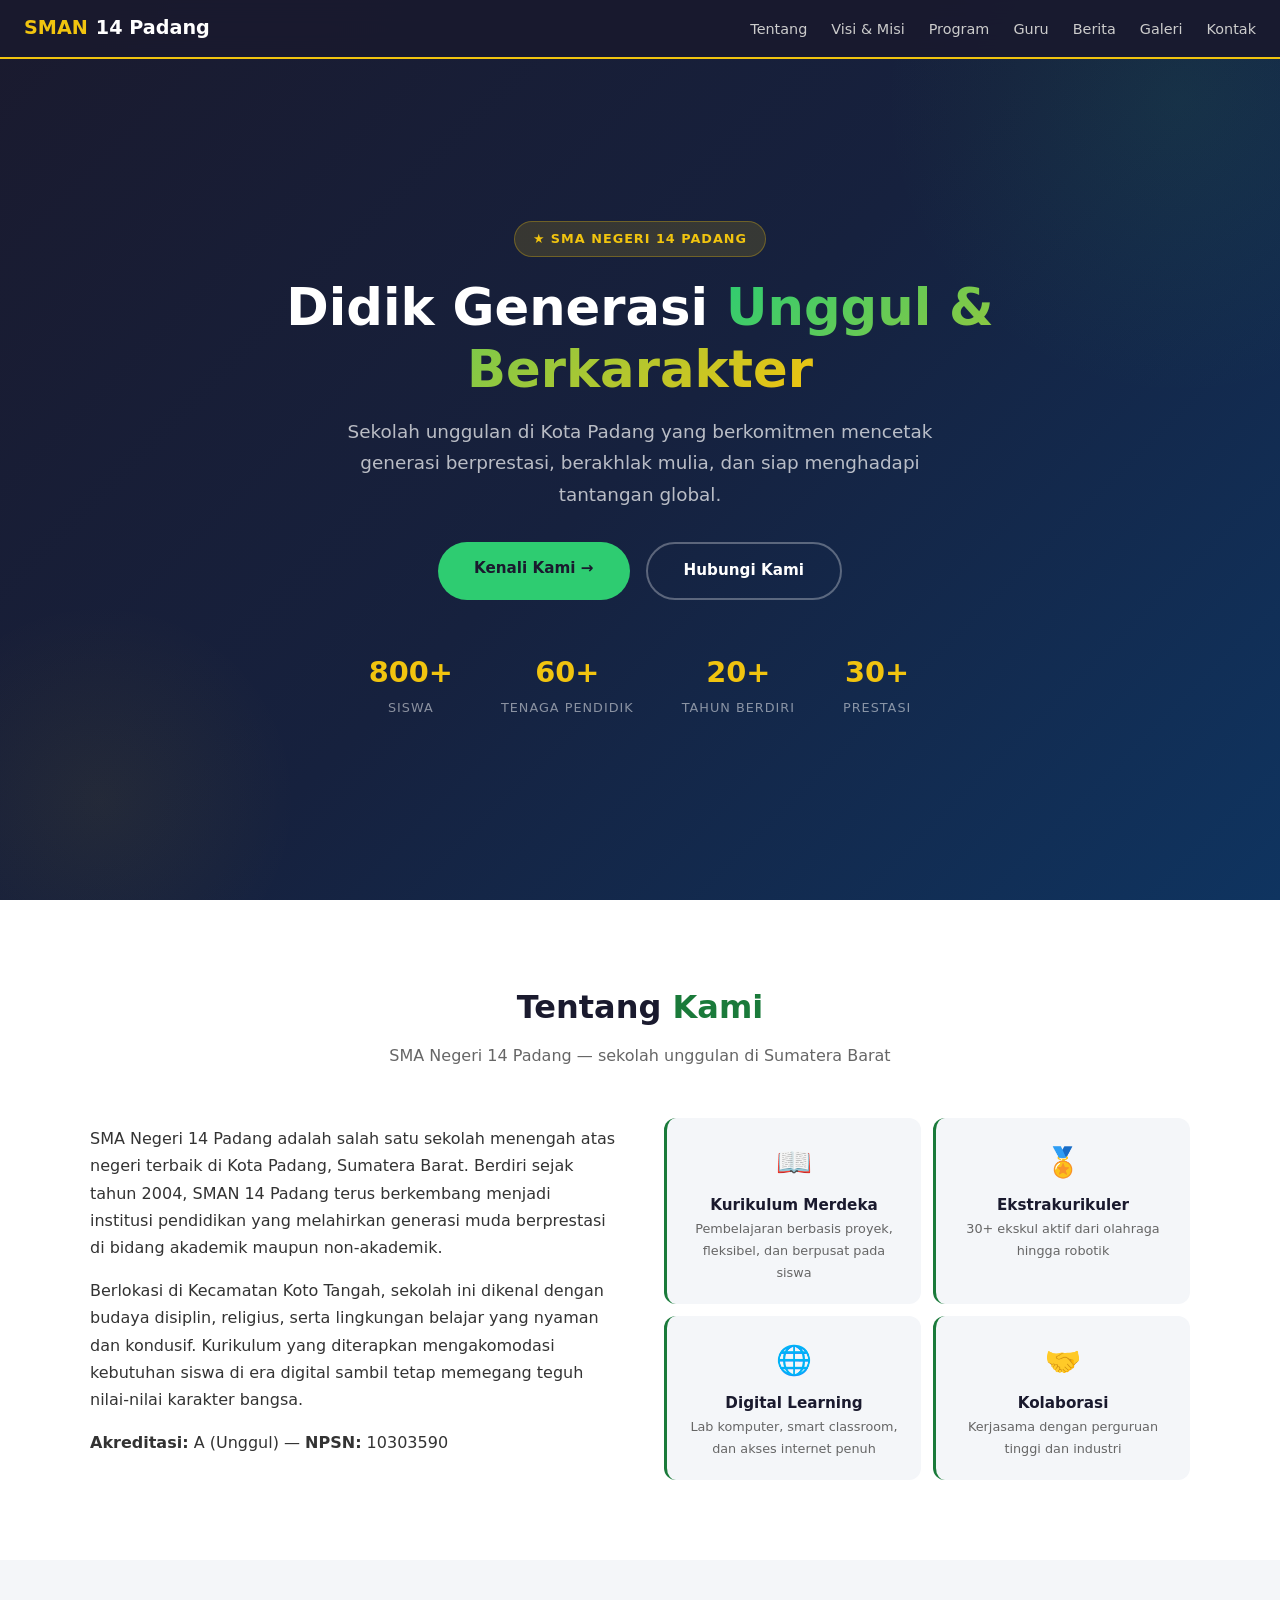
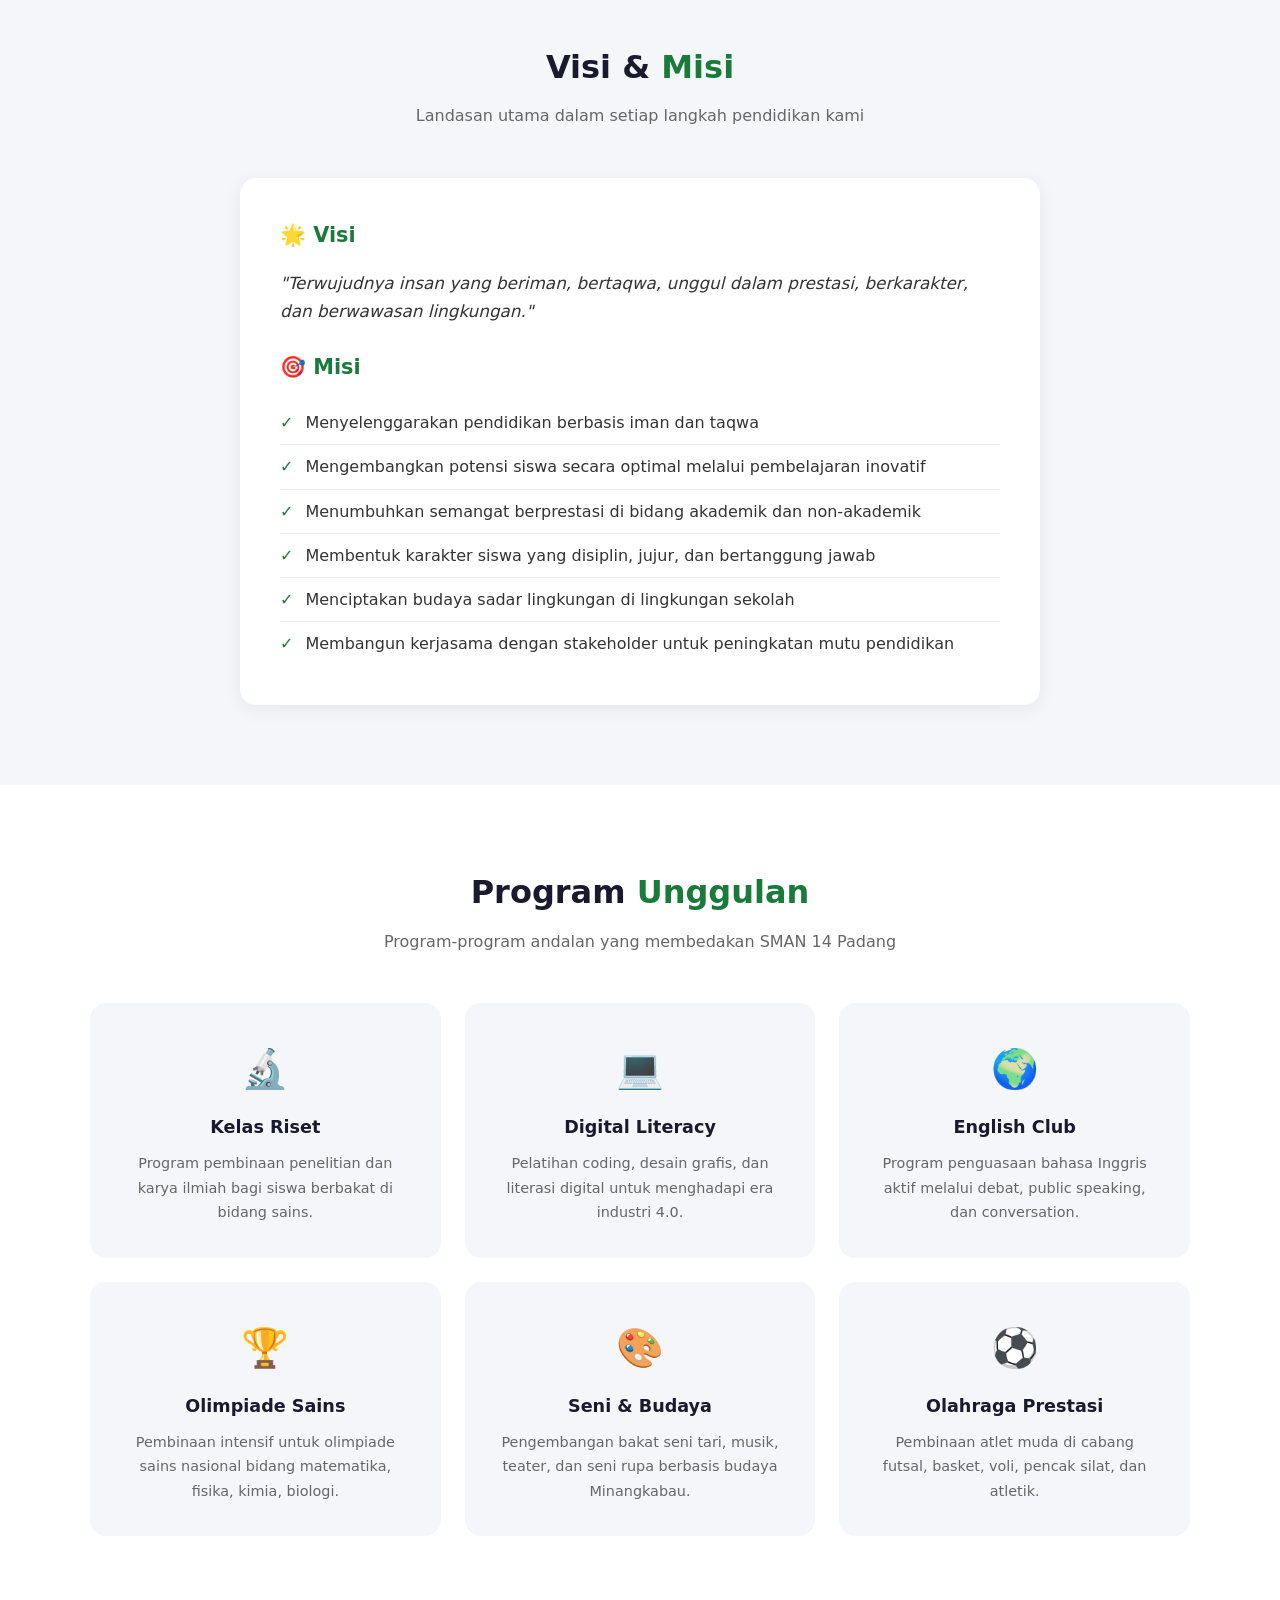
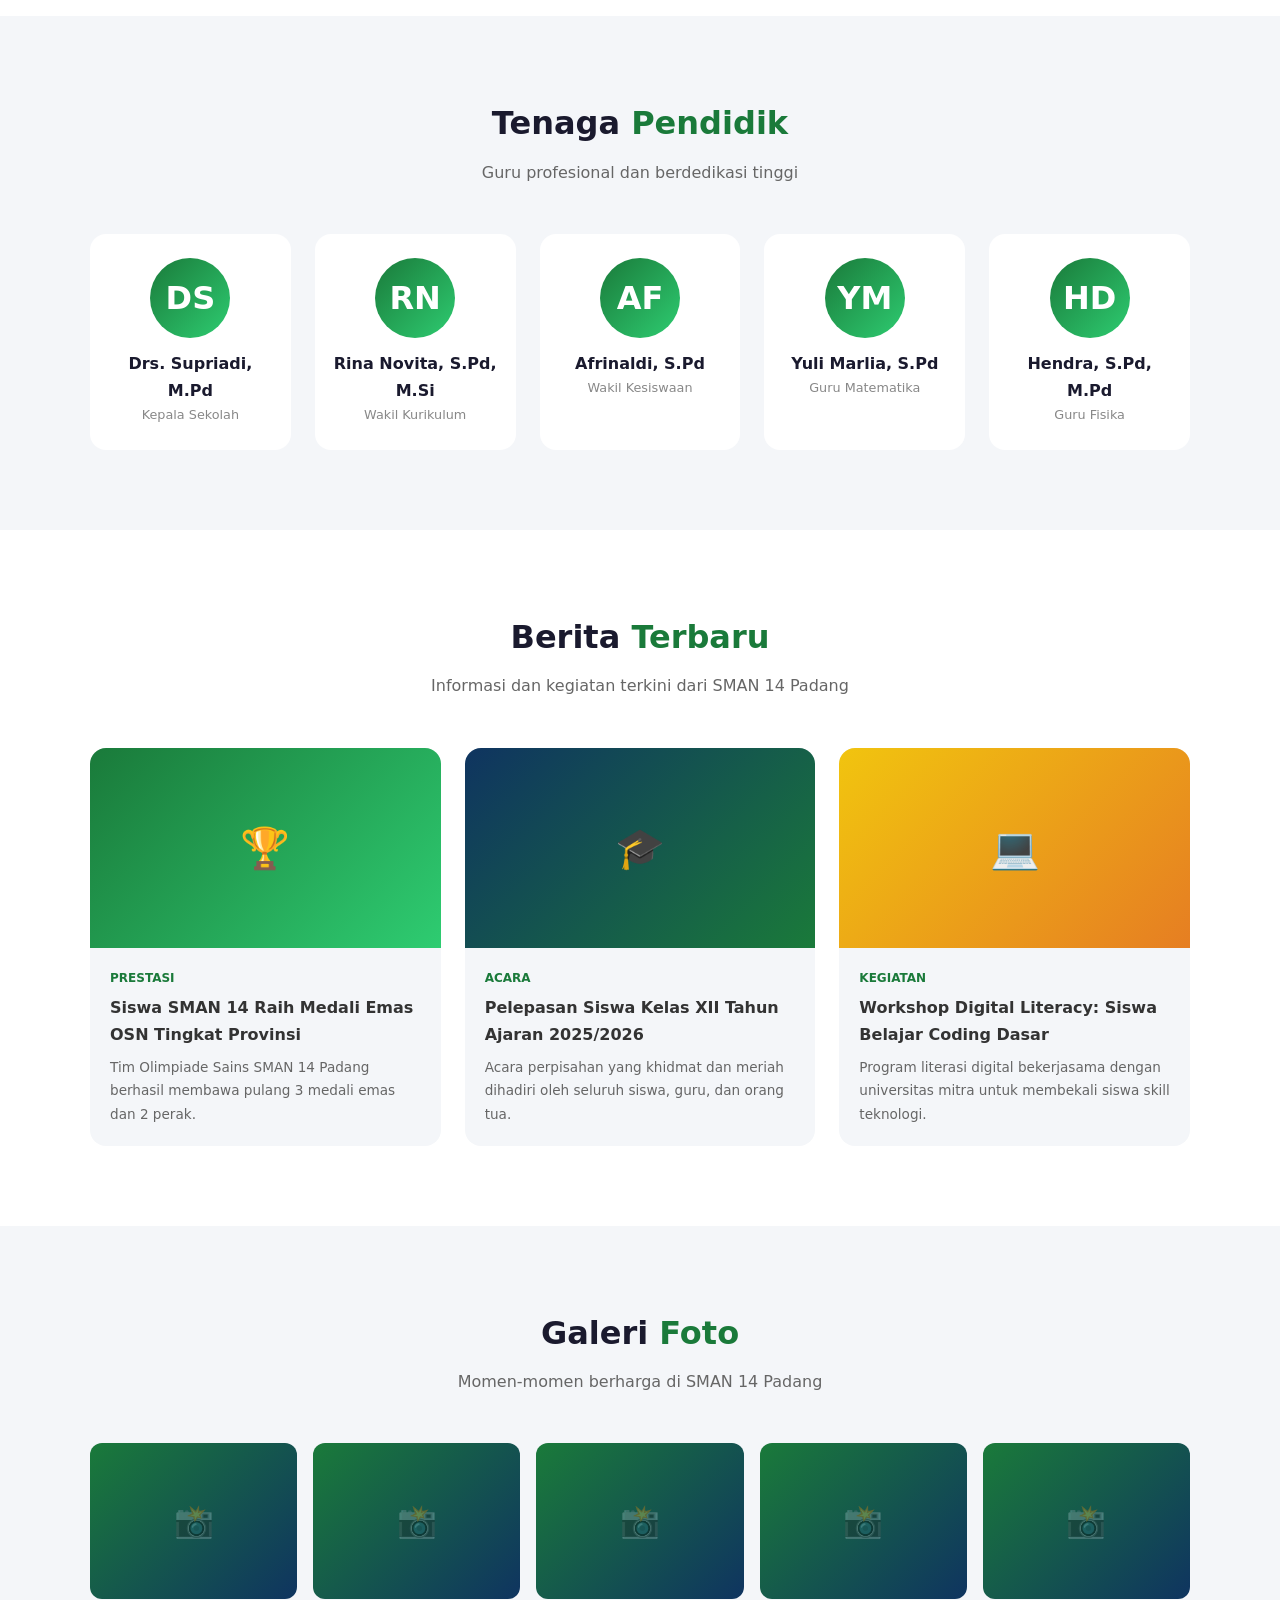
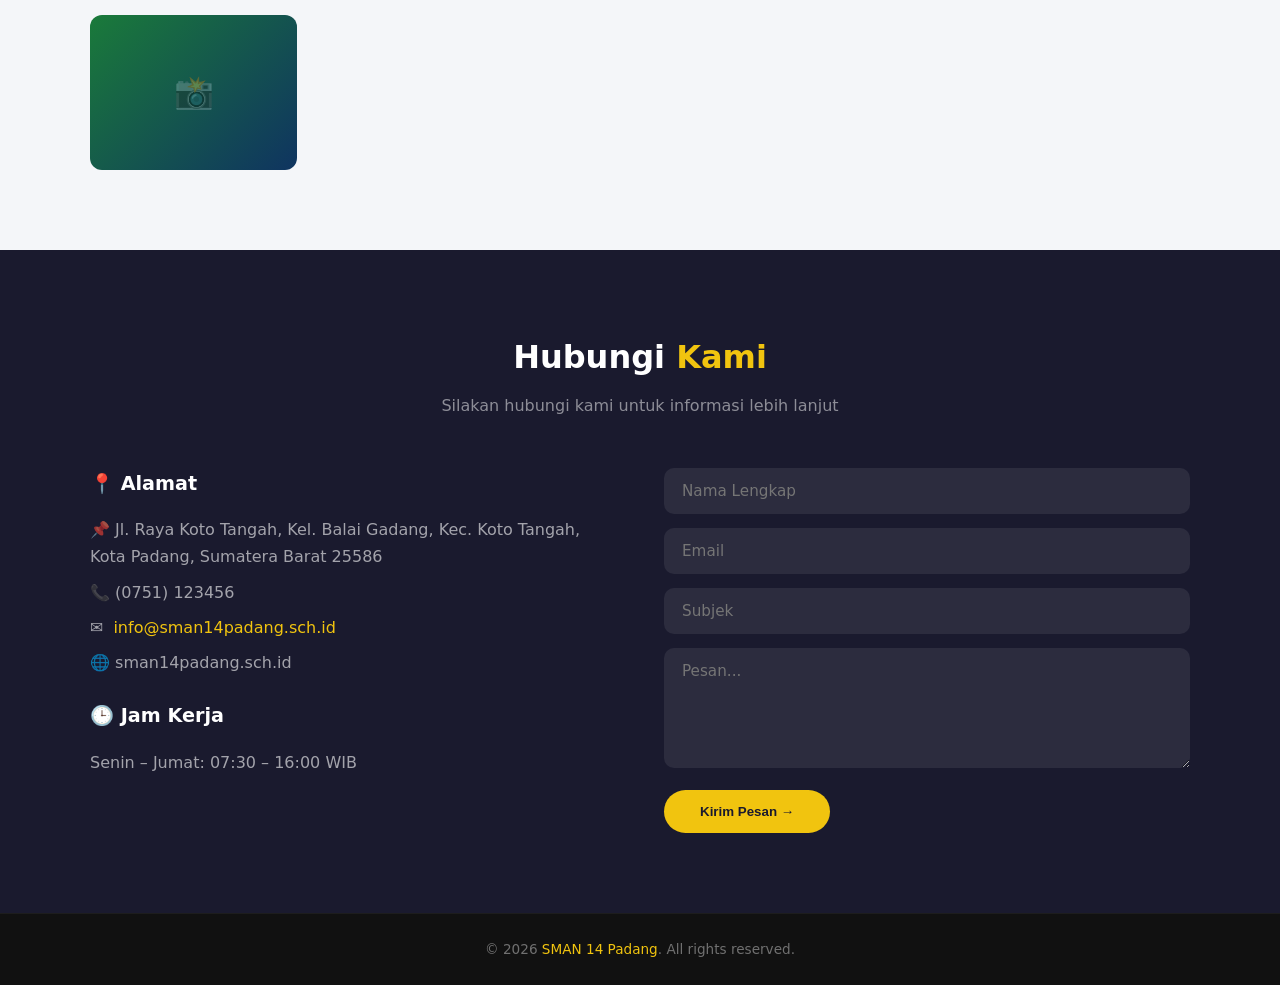
==== index.html @ cfd90c23 "feat: landing page SMAN 14 Padang" ====
<!DOCTYPE html>
<html lang="id">
<head>
    <meta charset="UTF-8">
    <meta name="viewport" content="width=device-width, initial-scale=1.0">
    <title>SMAN 14 Padang | Unggul, Berkarakter, Berwawasan Global</title>
    <meta name="description" content="Website resmi SMA Negeri 14 Padang — sekolah unggulan dengan visi mewujudkan generasi berprestasi, berkarakter, dan berwawasan global.">
    <link rel="icon" type="image/svg+xml" href="data:image/svg+xml,<svg xmlns='http://www.w3.org/2000/svg' viewBox='0 0 100 100'><text y='.9em' font-size='90'>🏫</text></svg>">
    <style>
        * { margin: 0; padding: 0; box-sizing: border-box; }
        :root {
            --green: #1a7a3a;
            --green-light: #2ecc71;
            --gold: #f1c40f;
            --dark: #1a1a2e;
            --gray: #f4f6f9;
            --text: #333;
            --white: #fff;
        }
        html { scroll-behavior: smooth; }
        body { font-family: 'Segoe UI', system-ui, -apple-system, sans-serif; color: var(--text); line-height: 1.7; overflow-x: hidden; }

        /* NAV */
        nav {
            position: fixed; top: 0; width: 100%; z-index: 1000;
            background: rgba(26,26,46,.92); backdrop-filter: blur(12px);
            padding: 12px 24px; display: flex; justify-content: space-between; align-items: center;
            border-bottom: 2px solid var(--gold);
        }
        nav .logo { color: var(--white); font-weight: 700; font-size: 1.2rem; display: flex; align-items: center; gap: 8px; }
        nav .logo span { color: var(--gold); }
        nav ul { list-style: none; display: flex; gap: 24px; }
        nav a { color: #ccc; text-decoration: none; font-size: .9rem; font-weight: 500; transition: color .2s; }
        nav a:hover { color: var(--gold); }
        .menu-toggle { display: none; flex-direction: column; cursor: pointer; gap: 5px; }
        .menu-toggle span { width: 26px; height: 2px; background: var(--white); border-radius: 2px; transition: .3s; }
        @media (max-width: 768px) {
            nav ul { display: none; position: absolute; top: 100%; left: 0; width: 100%; background: rgba(26,26,46,.98); flex-direction: column; padding: 16px 24px; gap: 16px; }
            nav ul.open { display: flex; }
            .menu-toggle { display: flex; }
        }

        /* HERO */
        .hero {
            min-height: 100vh; display: flex; align-items: center; justify-content: center;
            background: linear-gradient(135deg, #1a1a2e 0%, #16213e 50%, #0f3460 100%);
            position: relative; overflow: hidden; padding: 80px 24px 40px;
        }
        .hero::before {
            content: ''; position: absolute; width: 600px; height: 600px;
            background: radial-gradient(circle, rgba(46,204,113,.08) 0%, transparent 70%);
            top: -200px; right: -200px; border-radius: 50%;
        }
        .hero::after {
            content: ''; position: absolute; width: 400px; height: 400px;
            background: radial-gradient(circle, rgba(241,196,15,.06) 0%, transparent 70%);
            bottom: -100px; left: -100px; border-radius: 50%;
        }
        .hero-content { text-align: center; position: relative; z-index: 1; max-width: 780px; }
        .hero-badge {
            display: inline-block; background: rgba(241,196,15,.15); border: 1px solid rgba(241,196,15,.3);
            color: var(--gold); padding: 6px 18px; border-radius: 20px; font-size: .8rem; font-weight: 600;
            margin-bottom: 20px; letter-spacing: 1px;
        }
        .hero h1 { font-size: 3.2rem; font-weight: 800; color: var(--white); margin-bottom: 16px; line-height: 1.2; }
        .hero h1 span { background: linear-gradient(135deg, var(--green-light), var(--gold)); -webkit-background-clip: text; -webkit-text-fill-color: transparent; }
        .hero p { font-size: 1.15rem; color: rgba(255,255,255,.7); max-width: 600px; margin: 0 auto 32px; }
        .hero-buttons { display: flex; gap: 16px; justify-content: center; flex-wrap: wrap; }
        .btn { padding: 14px 36px; border-radius: 30px; font-weight: 600; font-size: .95rem; text-decoration: none; transition: all .3s; display: inline-block; }
        .btn-primary { background: var(--green-light); color: var(--dark); }
        .btn-primary:hover { background: var(--gold); transform: translateY(-2px); box-shadow: 0 8px 25px rgba(46,204,113,.3); }
        .btn-outline { border: 2px solid rgba(255,255,255,.3); color: var(--white); }
        .btn-outline:hover { border-color: var(--gold); color: var(--gold); transform: translateY(-2px); }
        .hero-stats { display: flex; justify-content: center; gap: 48px; margin-top: 48px; }
        .hero-stats div { text-align: center; }
        .hero-stats .num { font-size: 1.8rem; font-weight: 800; color: var(--gold); }
        .hero-stats .label { font-size: .8rem; color: rgba(255,255,255,.5); text-transform: uppercase; letter-spacing: 1px; }
        @media (max-width: 600px) {
            .hero h1 { font-size: 2.2rem; }
            .hero-stats { gap: 24px; flex-wrap: wrap; }
        }

        /* SECTIONS */
        section { padding: 80px 24px; }
        .container { max-width: 1100px; margin: 0 auto; }
        .section-title { font-size: 2rem; font-weight: 700; color: var(--dark); margin-bottom: 8px; text-align: center; }
        .section-sub { text-align: center; color: #666; margin-bottom: 48px; font-size: 1rem; }
        .section-title span { color: var(--green); }

        /* ABOUT */
        #about { background: var(--white); }
        .about-grid { display: grid; grid-template-columns: 1fr 1fr; gap: 48px; align-items: center; }
        .about-text p { margin-bottom: 16px; }
        .about-cards { display: grid; grid-template-columns: 1fr 1fr; gap: 12px; }
        .about-card {
            background: var(--gray); padding: 20px; border-radius: 12px; text-align: center;
            border-left: 3px solid var(--green); transition: transform .2s;
        }
        .about-card:hover { transform: translateY(-3px); }
        .about-card .icon { font-size: 1.8rem; margin-bottom: 6px; }
        .about-card h4 { font-size: .95rem; color: var(--dark); }
        .about-card p { font-size: .8rem; color: #666; }
        @media (max-width: 768px) {
            .about-grid { grid-template-columns: 1fr; }
            .about-cards { grid-template-columns: 1fr; }
        }

        /* VISI MISI */
        #visi { background: var(--gray); }
        .visi-box {
            background: var(--white); padding: 40px; border-radius: 16px; max-width: 800px; margin: 0 auto;
            box-shadow: 0 4px 20px rgba(0,0,0,.06);
        }
        .visi-box h3 { color: var(--green); font-size: 1.3rem; margin-bottom: 16px; display: flex; align-items: center; gap: 10px; }
        .visi-box p { margin-bottom: 24px; font-size: 1.05rem; }
        .visi-box ul { list-style: none; }
        .visi-box li { padding: 8px 0; border-bottom: 1px solid #eee; display: flex; gap: 12px; }
        .visi-box li:last-child { border: none; }
        .visi-box li::before { content: '✓'; color: var(--green); font-weight: 700; }

        /* PROGRAMS */
        #program { background: var(--white); }
        .program-grid { display: grid; grid-template-columns: repeat(auto-fit, minmax(280px, 1fr)); gap: 24px; }
        .program-card {
            background: var(--gray); border-radius: 16px; padding: 32px; text-align: center;
            transition: all .3s; border: 1px solid transparent;
        }
        .program-card:hover { border-color: var(--green); transform: translateY(-4px); box-shadow: 0 12px 30px rgba(0,0,0,.08); }
        .program-card .icon { font-size: 2.4rem; margin-bottom: 12px; }
        .program-card h3 { font-size: 1.1rem; margin-bottom: 8px; color: var(--dark); }
        .program-card p { font-size: .9rem; color: #666; }

        /* TEACHERS */
        #guru { background: var(--gray); }
        .teacher-grid { display: grid; grid-template-columns: repeat(auto-fit, minmax(180px, 1fr)); gap: 24px; }
        .teacher-card { text-align: center; background: var(--white); padding: 24px 16px; border-radius: 16px; transition: transform .2s; }
        .teacher-card:hover { transform: translateY(-3px); }
        .teacher-card .avatar {
            width: 80px; height: 80px; border-radius: 50%; background: linear-gradient(135deg, var(--green), var(--green-light));
            margin: 0 auto 12px; display: flex; align-items: center; justify-content: center;
            font-size: 2rem; color: var(--white); font-weight: 700;
        }
        .teacher-card h4 { font-size: 1rem; color: var(--dark); }
        .teacher-card p { font-size: .8rem; color: #888; }

        /* NEWS */
        #berita { background: var(--white); }
        .news-grid { display: grid; grid-template-columns: repeat(auto-fit, minmax(300px, 1fr)); gap: 24px; }
        .news-card { border-radius: 16px; overflow: hidden; background: var(--gray); transition: transform .2s; }
        .news-card:hover { transform: translateY(-3px); }
        .news-card img { width: 100%; height: 200px; object-fit: cover; }
        .news-body { padding: 20px; }
        .news-body .tag { font-size: .75rem; color: var(--green); font-weight: 600; text-transform: uppercase; }
        .news-body h3 { font-size: 1rem; margin: 6px 0 8px; }
        .news-body p { font-size: .85rem; color: #666; }

        /* GALLERY PLACEHOLDER */
        #galeri { background: var(--gray); }
        .gallery-grid { display: grid; grid-template-columns: repeat(auto-fit, minmax(200px, 1fr)); gap: 16px; }
        .gallery-item {
            aspect-ratio: 4/3; border-radius: 12px; overflow: hidden;
            background: linear-gradient(135deg, var(--green), #0f3460);
            display: flex; align-items: center; justify-content: center;
            color: rgba(255,255,255,.3); font-size: 2rem; transition: transform .2s;
        }
        .gallery-item:hover { transform: scale(1.02); }

        /* CONTACT */
        #contact { background: var(--dark); color: var(--white); }
        #contact .section-title { color: var(--white); }
        #contact .section-sub { color: rgba(255,255,255,.5); }
        .contact-grid { display: grid; grid-template-columns: 1fr 1fr; gap: 48px; }
        .contact-info h3 { font-size: 1.2rem; margin-bottom: 16px; }
        .contact-info p { color: rgba(255,255,255,.6); margin-bottom: 8px; display: flex; align-items: center; gap: 10px; }
        .contact-info a { color: var(--gold); text-decoration: none; }
        .contact-info a:hover { text-decoration: underline; }
        .contact-form input, .contact-form textarea {
            width: 100%; padding: 14px 18px; margin-bottom: 14px; border: none; border-radius: 10px;
            background: rgba(255,255,255,.08); color: var(--white); font-family: inherit; font-size: .95rem;
            outline: none; transition: background .2s;
        }
        .contact-form input:focus, .contact-form textarea:focus { background: rgba(255,255,255,.14); }
        .contact-form textarea { height: 120px; resize: vertical; }
        .contact-form button { background: var(--gold); color: var(--dark); border: none; padding: 14px 36px; border-radius: 30px; font-weight: 700; cursor: pointer; transition: all .3s; }
        .contact-form button:hover { background: var(--green-light); transform: translateY(-2px); }
        @media (max-width: 768px) { .contact-grid { grid-template-columns: 1fr; } }

        /* FOOTER */
        footer {
            background: #111; color: rgba(255,255,255,.4); text-align: center;
            padding: 24px; font-size: .85rem; border-top: 1px solid rgba(255,255,255,.05);
        }
        footer a { color: var(--gold); text-decoration: none; }

        /* RESPONSIVE */
        @media (max-width: 600px) {
            section { padding: 48px 16px; }
            .section-title { font-size: 1.6rem; }
        }
    </style>
</head>
<body>

<nav>
    <div class="logo"><span>SMAN</span> 14 Padang</div>
    <ul id="nav-menu">
        <li><a href="#about">Tentang</a></li>
        <li><a href="#visi">Visi & Misi</a></li>
        <li><a href="#program">Program</a></li>
        <li><a href="#guru">Guru</a></li>
        <li><a href="#berita">Berita</a></li>
        <li><a href="#galeri">Galeri</a></li>
        <li><a href="#contact">Kontak</a></li>
    </ul>
    <div class="menu-toggle" onclick="document.getElementById('nav-menu').classList.toggle('open')">
        <span></span><span></span><span></span>
    </div>
</nav>

<section class="hero">
    <div class="hero-content">
        <div class="hero-badge">★ SMA NEGERI 14 PADANG</div>
        <h1>Didik Generasi <span>Unggul & Berkarakter</span></h1>
        <p>Sekolah unggulan di Kota Padang yang berkomitmen mencetak generasi berprestasi, berakhlak mulia, dan siap menghadapi tantangan global.</p>
        <div class="hero-buttons">
            <a href="#about" class="btn btn-primary">Kenali Kami →</a>
            <a href="#contact" class="btn btn-outline">Hubungi Kami</a>
        </div>
        <div class="hero-stats">
            <div><div class="num">800+</div><div class="label">Siswa</div></div>
            <div><div class="num">60+</div><div class="label">Tenaga Pendidik</div></div>
            <div><div class="num">20+</div><div class="label">Tahun Berdiri</div></div>
            <div><div class="num">30+</div><div class="label">Prestasi</div></div>
        </div>
    </div>
</section>

<section id="about">
    <div class="container">
        <h2 class="section-title">Tentang <span>Kami</span></h2>
        <p class="section-sub">SMA Negeri 14 Padang — sekolah unggulan di Sumatera Barat</p>
        <div class="about-grid">
            <div class="about-text">
                <p>SMA Negeri 14 Padang adalah salah satu sekolah menengah atas negeri terbaik di Kota Padang, Sumatera Barat. Berdiri sejak tahun 2004, SMAN 14 Padang terus berkembang menjadi institusi pendidikan yang melahirkan generasi muda berprestasi di bidang akademik maupun non-akademik.</p>
                <p>Berlokasi di Kecamatan Koto Tangah, sekolah ini dikenal dengan budaya disiplin, religius, serta lingkungan belajar yang nyaman dan kondusif. Kurikulum yang diterapkan mengakomodasi kebutuhan siswa di era digital sambil tetap memegang teguh nilai-nilai karakter bangsa.</p>
                <p><strong>Akreditasi:</strong> A (Unggul) — <strong>NPSN:</strong> 10303590</p>
            </div>
            <div class="about-cards">
                <div class="about-card"><div class="icon">📖</div><h4>Kurikulum Merdeka</h4><p>Pembelajaran berbasis proyek, fleksibel, dan berpusat pada siswa</p></div>
                <div class="about-card"><div class="icon">🏅</div><h4>Ekstrakurikuler</h4><p>30+ ekskul aktif dari olahraga hingga robotik</p></div>
                <div class="about-card"><div class="icon">🌐</div><h4>Digital Learning</h4><p>Lab komputer, smart classroom, dan akses internet penuh</p></div>
                <div class="about-card"><div class="icon">🤝</div><h4>Kolaborasi</h4><p>Kerjasama dengan perguruan tinggi dan industri</p></div>
            </div>
        </div>
    </div>
</section>

<section id="visi">
    <div class="container">
        <h2 class="section-title">Visi & <span>Misi</span></h2>
        <p class="section-sub">Landasan utama dalam setiap langkah pendidikan kami</p>
        <div class="visi-box">
            <h3>🌟 Visi</h3>
            <p><em>"Terwujudnya insan yang beriman, bertaqwa, unggul dalam prestasi, berkarakter, dan berwawasan lingkungan."</em></p>
            <h3>🎯 Misi</h3>
            <ul>
                <li>Menyelenggarakan pendidikan berbasis iman dan taqwa</li>
                <li>Mengembangkan potensi siswa secara optimal melalui pembelajaran inovatif</li>
                <li>Menumbuhkan semangat berprestasi di bidang akademik dan non-akademik</li>
                <li>Membentuk karakter siswa yang disiplin, jujur, dan bertanggung jawab</li>
                <li>Menciptakan budaya sadar lingkungan di lingkungan sekolah</li>
                <li>Membangun kerjasama dengan stakeholder untuk peningkatan mutu pendidikan</li>
            </ul>
        </div>
    </div>
</section>

<section id="program">
    <div class="container">
        <h2 class="section-title">Program <span>Unggulan</span></h2>
        <p class="section-sub">Program-program andalan yang membedakan SMAN 14 Padang</p>
        <div class="program-grid">
            <div class="program-card"><div class="icon">🔬</div><h3>Kelas Riset</h3><p>Program pembinaan penelitian dan karya ilmiah bagi siswa berbakat di bidang sains.</p></div>
            <div class="program-card"><div class="icon">💻</div><h3>Digital Literacy</h3><p>Pelatihan coding, desain grafis, dan literasi digital untuk menghadapi era industri 4.0.</p></div>
            <div class="program-card"><div class="icon">🌍</div><h3>English Club</h3><p>Program penguasaan bahasa Inggris aktif melalui debat, public speaking, dan conversation.</p></div>
            <div class="program-card"><div class="icon">🏆</div><h3>Olimpiade Sains</h3><p>Pembinaan intensif untuk olimpiade sains nasional bidang matematika, fisika, kimia, biologi.</p></div>
            <div class="program-card"><div class="icon">🎨</div><h3>Seni & Budaya</h3><p>Pengembangan bakat seni tari, musik, teater, dan seni rupa berbasis budaya Minangkabau.</p></div>
            <div class="program-card"><div class="icon">⚽</div><h3>Olahraga Prestasi</h3><p>Pembinaan atlet muda di cabang futsal, basket, voli, pencak silat, dan atletik.</p></div>
        </div>
    </div>
</section>

<section id="guru">
    <div class="container">
        <h2 class="section-title">Tenaga <span>Pendidik</span></h2>
        <p class="section-sub">Guru profesional dan berdedikasi tinggi</p>
        <div class="teacher-grid">
            <div class="teacher-card"><div class="avatar">DS</div><h4>Drs. Supriadi, M.Pd</h4><p>Kepala Sekolah</p></div>
            <div class="teacher-card"><div class="avatar">RN</div><h4>Rina Novita, S.Pd, M.Si</h4><p>Wakil Kurikulum</p></div>
            <div class="teacher-card"><div class="avatar">AF</div><h4>Afrinaldi, S.Pd</h4><p>Wakil Kesiswaan</p></div>
            <div class="teacher-card"><div class="avatar">YM</div><h4>Yuli Marlia, S.Pd</h4><p>Guru Matematika</p></div>
            <div class="teacher-card"><div class="avatar">HD</div><h4>Hendra, S.Pd, M.Pd</h4><p>Guru Fisika</p></div>
        </div>
    </div>
</section>

<section id="berita">
    <div class="container">
        <h2 class="section-title">Berita <span>Terbaru</span></h2>
        <p class="section-sub">Informasi dan kegiatan terkini dari SMAN 14 Padang</p>
        <div class="news-grid">
            <div class="news-card">
                <div style="background: linear-gradient(135deg,#1a7a3a,#2ecc71); height:200px; display:flex; align-items:center; justify-content:center; color:#fff; font-size:2.5rem;">🏆</div>
                <div class="news-body">
                    <div class="tag">Prestasi</div>
                    <h3>Siswa SMAN 14 Raih Medali Emas OSN Tingkat Provinsi</h3>
                    <p>Tim Olimpiade Sains SMAN 14 Padang berhasil membawa pulang 3 medali emas dan 2 perak.</p>
                </div>
            </div>
            <div class="news-card">
                <div style="background: linear-gradient(135deg,#0f3460,#1a7a3a); height:200px; display:flex; align-items:center; justify-content:center; color:#fff; font-size:2.5rem;">🎓</div>
                <div class="news-body">
                    <div class="tag">Acara</div>
                    <h3>Pelepasan Siswa Kelas XII Tahun Ajaran 2025/2026</h3>
                    <p>Acara perpisahan yang khidmat dan meriah dihadiri oleh seluruh siswa, guru, dan orang tua.</p>
                </div>
            </div>
            <div class="news-card">
                <div style="background: linear-gradient(135deg,#f1c40f,#e67e22); height:200px; display:flex; align-items:center; justify-content:center; color:#fff; font-size:2.5rem;">💻</div>
                <div class="news-body">
                    <div class="tag">Kegiatan</div>
                    <h3>Workshop Digital Literacy: Siswa Belajar Coding Dasar</h3>
                    <p>Program literasi digital bekerjasama dengan universitas mitra untuk membekali siswa skill teknologi.</p>
                </div>
            </div>
        </div>
    </div>
</section>

<section id="galeri">
    <div class="container">
        <h2 class="section-title">Galeri <span>Foto</span></h2>
        <p class="section-sub">Momen-momen berharga di SMAN 14 Padang</p>
        <div class="gallery-grid">
            <div class="gallery-item">📸</div>
            <div class="gallery-item">📸</div>
            <div class="gallery-item">📸</div>
            <div class="gallery-item">📸</div>
            <div class="gallery-item">📸</div>
            <div class="gallery-item">📸</div>
        </div>
    </div>
</section>

<section id="contact">
    <div class="container">
        <h2 class="section-title">Hubungi <span style="color:var(--gold)">Kami</span></h2>
        <p class="section-sub">Silakan hubungi kami untuk informasi lebih lanjut</p>
        <div class="contact-grid">
            <div class="contact-info">
                <h3>📍 Alamat</h3>
                <p>📌 Jl. Raya Koto Tangah, Kel. Balai Gadang, Kec. Koto Tangah, Kota Padang, Sumatera Barat 25586</p>
                <p>📞 (0751) 123456</p>
                <p>✉️ <a href="mailto:info@sman14padang.sch.id">info@sman14padang.sch.id</a></p>
                <p>🌐 sman14padang.sch.id</p>
                <h3 style="margin-top:24px">🕒 Jam Kerja</h3>
                <p>Senin – Jumat: 07:30 – 16:00 WIB</p>
            </div>
            <div class="contact-form">
                <input type="text" placeholder="Nama Lengkap">
                <input type="email" placeholder="Email">
                <input type="text" placeholder="Subjek">
                <textarea placeholder="Pesan..."></textarea>
                <button type="button">Kirim Pesan →</button>
            </div>
        </div>
    </div>
</section>

<footer>
    <p>© 2026 <a href="#">SMAN 14 Padang</a>. All rights reserved.</p>
</footer>

</body>
</html>
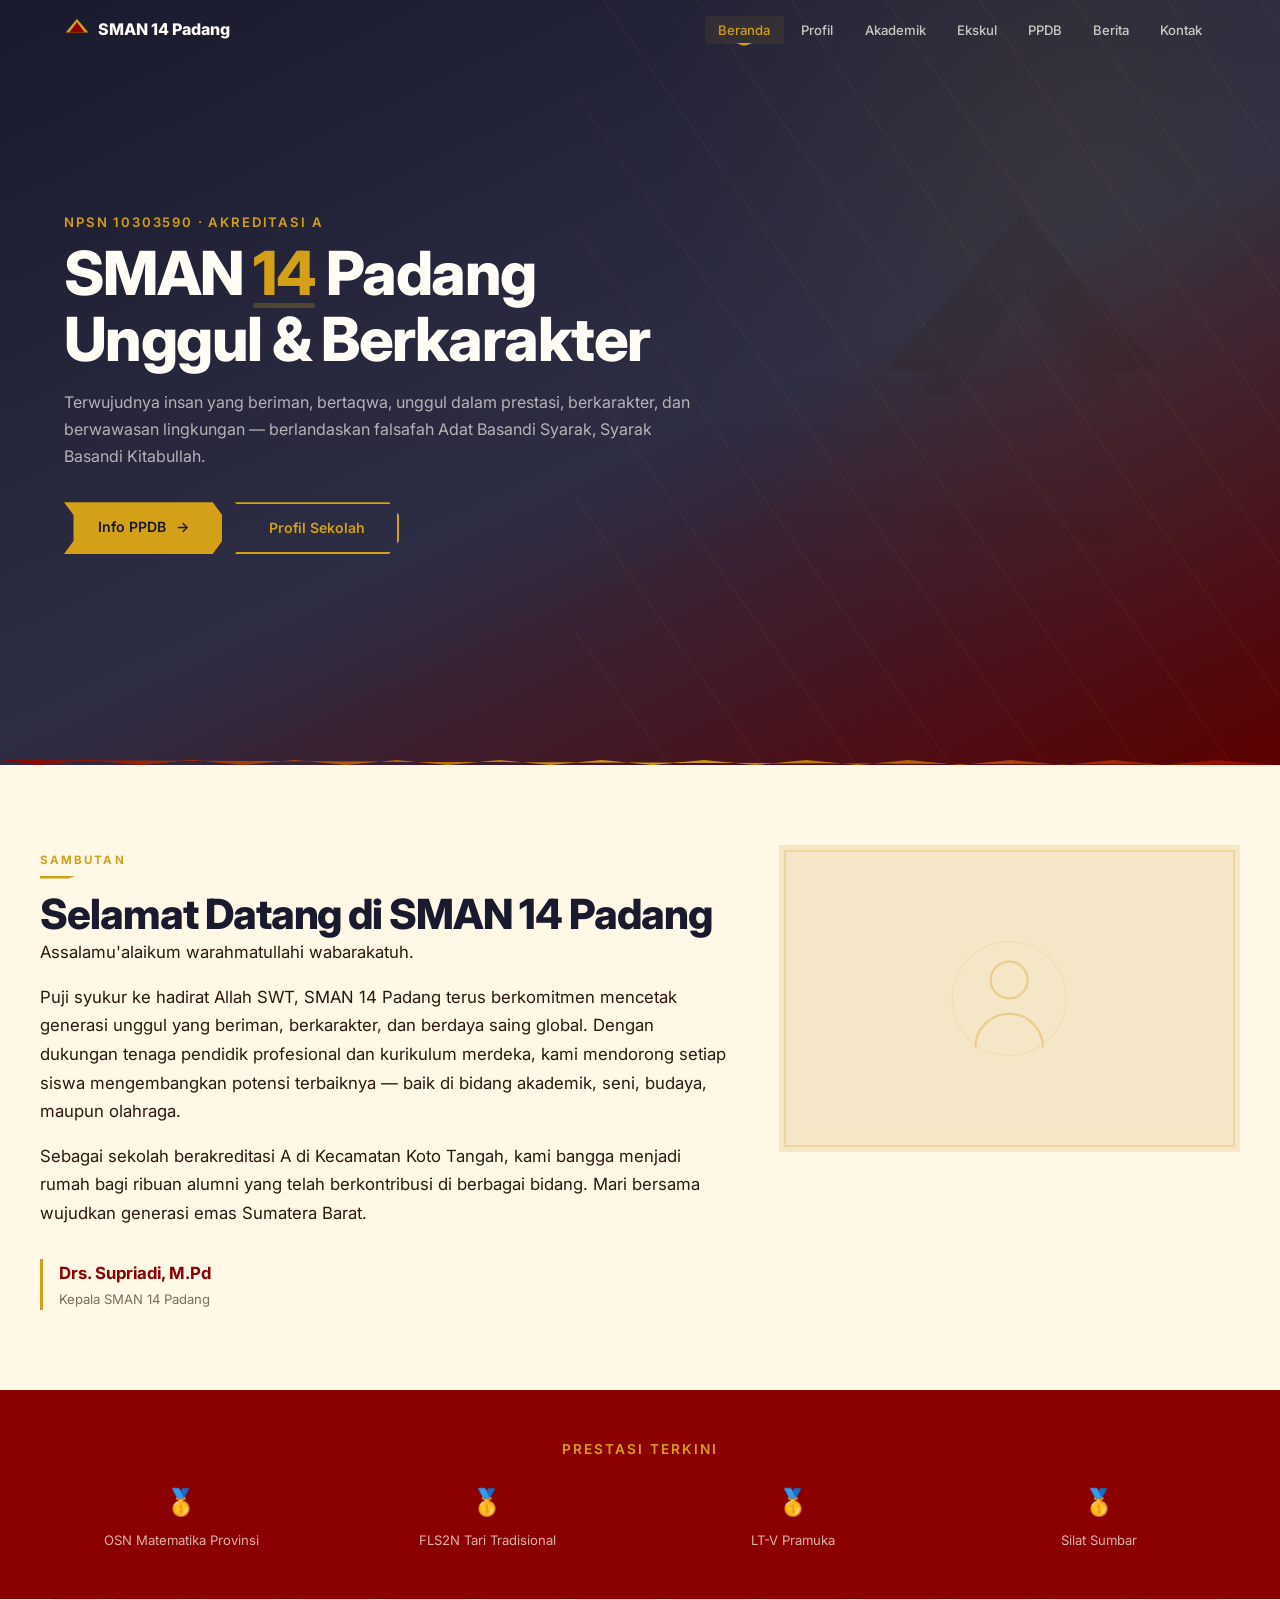
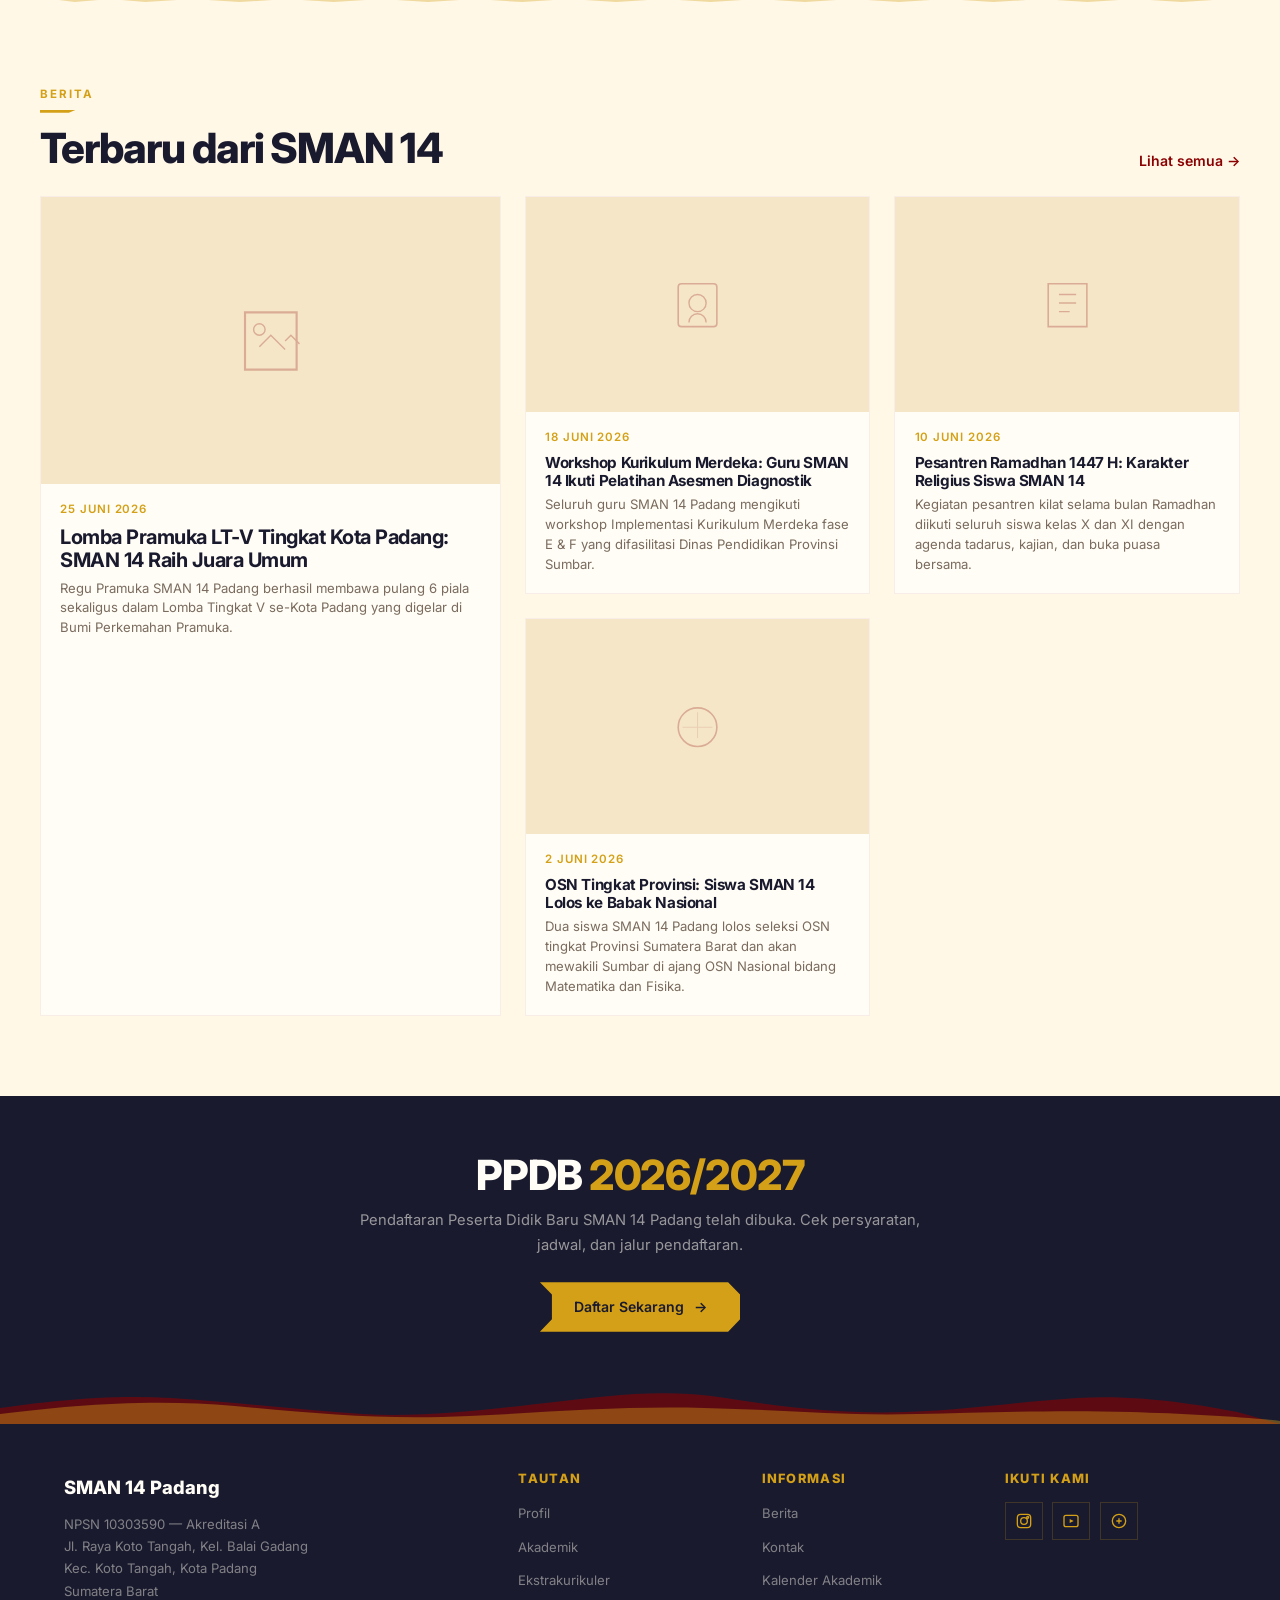
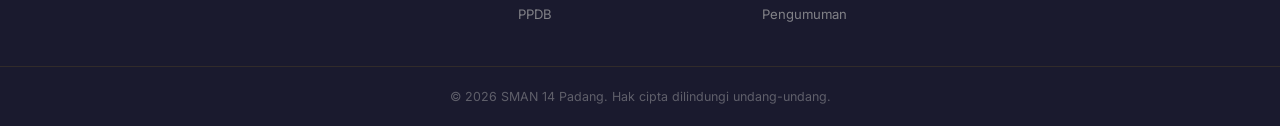
==== commit 2f93da83: "9 halaman SMAN 14 Padang — desain Minangkabau asli - style.css: songket pattern, gonjong roof, warna" ====
--- a/index.html
+++ b/index.html
@@ -1,385 +1,193 @@
 <!DOCTYPE html>
 <html lang="id">
 <head>
-    <meta charset="UTF-8">
-    <meta name="viewport" content="width=device-width, initial-scale=1.0">
-    <title>SMAN 14 Padang | Unggul, Berkarakter, Berwawasan Global</title>
-    <meta name="description" content="Website resmi SMA Negeri 14 Padang — sekolah unggulan dengan visi mewujudkan generasi berprestasi, berkarakter, dan berwawasan global.">
-    <link rel="icon" type="image/svg+xml" href="data:image/svg+xml,<svg xmlns='http://www.w3.org/2000/svg' viewBox='0 0 100 100'><text y='.9em' font-size='90'>🏫</text></svg>">
-    <style>
-        * { margin: 0; padding: 0; box-sizing: border-box; }
-        :root {
-            --green: #1a7a3a;
-            --green-light: #2ecc71;
-            --gold: #f1c40f;
-            --dark: #1a1a2e;
-            --gray: #f4f6f9;
-            --text: #333;
-            --white: #fff;
-        }
-        html { scroll-behavior: smooth; }
-        body { font-family: 'Segoe UI', system-ui, -apple-system, sans-serif; color: var(--text); line-height: 1.7; overflow-x: hidden; }
-
-        /* NAV */
-        nav {
-            position: fixed; top: 0; width: 100%; z-index: 1000;
-            background: rgba(26,26,46,.92); backdrop-filter: blur(12px);
-            padding: 12px 24px; display: flex; justify-content: space-between; align-items: center;
-            border-bottom: 2px solid var(--gold);
-        }
-        nav .logo { color: var(--white); font-weight: 700; font-size: 1.2rem; display: flex; align-items: center; gap: 8px; }
-        nav .logo span { color: var(--gold); }
-        nav ul { list-style: none; display: flex; gap: 24px; }
-        nav a { color: #ccc; text-decoration: none; font-size: .9rem; font-weight: 500; transition: color .2s; }
-        nav a:hover { color: var(--gold); }
-        .menu-toggle { display: none; flex-direction: column; cursor: pointer; gap: 5px; }
-        .menu-toggle span { width: 26px; height: 2px; background: var(--white); border-radius: 2px; transition: .3s; }
-        @media (max-width: 768px) {
-            nav ul { display: none; position: absolute; top: 100%; left: 0; width: 100%; background: rgba(26,26,46,.98); flex-direction: column; padding: 16px 24px; gap: 16px; }
-            nav ul.open { display: flex; }
-            .menu-toggle { display: flex; }
-        }
-
-        /* HERO */
-        .hero {
-            min-height: 100vh; display: flex; align-items: center; justify-content: center;
-            background: linear-gradient(135deg, #1a1a2e 0%, #16213e 50%, #0f3460 100%);
-            position: relative; overflow: hidden; padding: 80px 24px 40px;
-        }
-        .hero::before {
-            content: ''; position: absolute; width: 600px; height: 600px;
-            background: radial-gradient(circle, rgba(46,204,113,.08) 0%, transparent 70%);
-            top: -200px; right: -200px; border-radius: 50%;
-        }
-        .hero::after {
-            content: ''; position: absolute; width: 400px; height: 400px;
-            background: radial-gradient(circle, rgba(241,196,15,.06) 0%, transparent 70%);
-            bottom: -100px; left: -100px; border-radius: 50%;
-        }
-        .hero-content { text-align: center; position: relative; z-index: 1; max-width: 780px; }
-        .hero-badge {
-            display: inline-block; background: rgba(241,196,15,.15); border: 1px solid rgba(241,196,15,.3);
-            color: var(--gold); padding: 6px 18px; border-radius: 20px; font-size: .8rem; font-weight: 600;
-            margin-bottom: 20px; letter-spacing: 1px;
-        }
-        .hero h1 { font-size: 3.2rem; font-weight: 800; color: var(--white); margin-bottom: 16px; line-height: 1.2; }
-        .hero h1 span { background: linear-gradient(135deg, var(--green-light), var(--gold)); -webkit-background-clip: text; -webkit-text-fill-color: transparent; }
-        .hero p { font-size: 1.15rem; color: rgba(255,255,255,.7); max-width: 600px; margin: 0 auto 32px; }
-        .hero-buttons { display: flex; gap: 16px; justify-content: center; flex-wrap: wrap; }
-        .btn { padding: 14px 36px; border-radius: 30px; font-weight: 600; font-size: .95rem; text-decoration: none; transition: all .3s; display: inline-block; }
-        .btn-primary { background: var(--green-light); color: var(--dark); }
-        .btn-primary:hover { background: var(--gold); transform: translateY(-2px); box-shadow: 0 8px 25px rgba(46,204,113,.3); }
-        .btn-outline { border: 2px solid rgba(255,255,255,.3); color: var(--white); }
-        .btn-outline:hover { border-color: var(--gold); color: var(--gold); transform: translateY(-2px); }
-        .hero-stats { display: flex; justify-content: center; gap: 48px; margin-top: 48px; }
-        .hero-stats div { text-align: center; }
-        .hero-stats .num { font-size: 1.8rem; font-weight: 800; color: var(--gold); }
-        .hero-stats .label { font-size: .8rem; color: rgba(255,255,255,.5); text-transform: uppercase; letter-spacing: 1px; }
-        @media (max-width: 600px) {
-            .hero h1 { font-size: 2.2rem; }
-            .hero-stats { gap: 24px; flex-wrap: wrap; }
-        }
-
-        /* SECTIONS */
-        section { padding: 80px 24px; }
-        .container { max-width: 1100px; margin: 0 auto; }
-        .section-title { font-size: 2rem; font-weight: 700; color: var(--dark); margin-bottom: 8px; text-align: center; }
-        .section-sub { text-align: center; color: #666; margin-bottom: 48px; font-size: 1rem; }
-        .section-title span { color: var(--green); }
-
-        /* ABOUT */
-        #about { background: var(--white); }
-        .about-grid { display: grid; grid-template-columns: 1fr 1fr; gap: 48px; align-items: center; }
-        .about-text p { margin-bottom: 16px; }
-        .about-cards { display: grid; grid-template-columns: 1fr 1fr; gap: 12px; }
-        .about-card {
-            background: var(--gray); padding: 20px; border-radius: 12px; text-align: center;
-            border-left: 3px solid var(--green); transition: transform .2s;
-        }
-        .about-card:hover { transform: translateY(-3px); }
-        .about-card .icon { font-size: 1.8rem; margin-bottom: 6px; }
-        .about-card h4 { font-size: .95rem; color: var(--dark); }
-        .about-card p { font-size: .8rem; color: #666; }
-        @media (max-width: 768px) {
-            .about-grid { grid-template-columns: 1fr; }
-            .about-cards { grid-template-columns: 1fr; }
-        }
-
-        /* VISI MISI */
-        #visi { background: var(--gray); }
-        .visi-box {
-            background: var(--white); padding: 40px; border-radius: 16px; max-width: 800px; margin: 0 auto;
-            box-shadow: 0 4px 20px rgba(0,0,0,.06);
-        }
-        .visi-box h3 { color: var(--green); font-size: 1.3rem; margin-bottom: 16px; display: flex; align-items: center; gap: 10px; }
-        .visi-box p { margin-bottom: 24px; font-size: 1.05rem; }
-        .visi-box ul { list-style: none; }
-        .visi-box li { padding: 8px 0; border-bottom: 1px solid #eee; display: flex; gap: 12px; }
-        .visi-box li:last-child { border: none; }
-        .visi-box li::before { content: '✓'; color: var(--green); font-weight: 700; }
-
-        /* PROGRAMS */
-        #program { background: var(--white); }
-        .program-grid { display: grid; grid-template-columns: repeat(auto-fit, minmax(280px, 1fr)); gap: 24px; }
-        .program-card {
-            background: var(--gray); border-radius: 16px; padding: 32px; text-align: center;
-            transition: all .3s; border: 1px solid transparent;
-        }
-        .program-card:hover { border-color: var(--green); transform: translateY(-4px); box-shadow: 0 12px 30px rgba(0,0,0,.08); }
-        .program-card .icon { font-size: 2.4rem; margin-bottom: 12px; }
-        .program-card h3 { font-size: 1.1rem; margin-bottom: 8px; color: var(--dark); }
-        .program-card p { font-size: .9rem; color: #666; }
-
-        /* TEACHERS */
-        #guru { background: var(--gray); }
-        .teacher-grid { display: grid; grid-template-columns: repeat(auto-fit, minmax(180px, 1fr)); gap: 24px; }
-        .teacher-card { text-align: center; background: var(--white); padding: 24px 16px; border-radius: 16px; transition: transform .2s; }
-        .teacher-card:hover { transform: translateY(-3px); }
-        .teacher-card .avatar {
-            width: 80px; height: 80px; border-radius: 50%; background: linear-gradient(135deg, var(--green), var(--green-light));
-            margin: 0 auto 12px; display: flex; align-items: center; justify-content: center;
-            font-size: 2rem; color: var(--white); font-weight: 700;
-        }
-        .teacher-card h4 { font-size: 1rem; color: var(--dark); }
-        .teacher-card p { font-size: .8rem; color: #888; }
-
-        /* NEWS */
-        #berita { background: var(--white); }
-        .news-grid { display: grid; grid-template-columns: repeat(auto-fit, minmax(300px, 1fr)); gap: 24px; }
-        .news-card { border-radius: 16px; overflow: hidden; background: var(--gray); transition: transform .2s; }
-        .news-card:hover { transform: translateY(-3px); }
-        .news-card img { width: 100%; height: 200px; object-fit: cover; }
-        .news-body { padding: 20px; }
-        .news-body .tag { font-size: .75rem; color: var(--green); font-weight: 600; text-transform: uppercase; }
-        .news-body h3 { font-size: 1rem; margin: 6px 0 8px; }
-        .news-body p { font-size: .85rem; color: #666; }
-
-        /* GALLERY PLACEHOLDER */
-        #galeri { background: var(--gray); }
-        .gallery-grid { display: grid; grid-template-columns: repeat(auto-fit, minmax(200px, 1fr)); gap: 16px; }
-        .gallery-item {
-            aspect-ratio: 4/3; border-radius: 12px; overflow: hidden;
-            background: linear-gradient(135deg, var(--green), #0f3460);
-            display: flex; align-items: center; justify-content: center;
-            color: rgba(255,255,255,.3); font-size: 2rem; transition: transform .2s;
-        }
-        .gallery-item:hover { transform: scale(1.02); }
-
-        /* CONTACT */
-        #contact { background: var(--dark); color: var(--white); }
-        #contact .section-title { color: var(--white); }
-        #contact .section-sub { color: rgba(255,255,255,.5); }
-        .contact-grid { display: grid; grid-template-columns: 1fr 1fr; gap: 48px; }
-        .contact-info h3 { font-size: 1.2rem; margin-bottom: 16px; }
-        .contact-info p { color: rgba(255,255,255,.6); margin-bottom: 8px; display: flex; align-items: center; gap: 10px; }
-        .contact-info a { color: var(--gold); text-decoration: none; }
-        .contact-info a:hover { text-decoration: underline; }
-        .contact-form input, .contact-form textarea {
-            width: 100%; padding: 14px 18px; margin-bottom: 14px; border: none; border-radius: 10px;
-            background: rgba(255,255,255,.08); color: var(--white); font-family: inherit; font-size: .95rem;
-            outline: none; transition: background .2s;
-        }
-        .contact-form input:focus, .contact-form textarea:focus { background: rgba(255,255,255,.14); }
-        .contact-form textarea { height: 120px; resize: vertical; }
-        .contact-form button { background: var(--gold); color: var(--dark); border: none; padding: 14px 36px; border-radius: 30px; font-weight: 700; cursor: pointer; transition: all .3s; }
-        .contact-form button:hover { background: var(--green-light); transform: translateY(-2px); }
-        @media (max-width: 768px) { .contact-grid { grid-template-columns: 1fr; } }
-
-        /* FOOTER */
-        footer {
-            background: #111; color: rgba(255,255,255,.4); text-align: center;
-            padding: 24px; font-size: .85rem; border-top: 1px solid rgba(255,255,255,.05);
-        }
-        footer a { color: var(--gold); text-decoration: none; }
-
-        /* RESPONSIVE */
-        @media (max-width: 600px) {
-            section { padding: 48px 16px; }
-            .section-title { font-size: 1.6rem; }
-        }
-    </style>
+<meta charset="UTF-8">
+<meta name="viewport" content="width=device-width,initial-scale=1.0">
+<title>SMAN 14 Padang — Unggul, Berkarakter, Berwawasan Lingkungan</title>
+<meta name="description" content="SMA Negeri 14 Padang — sekolah unggul di Koto Tangah dengan akreditasi A, jurusan IPA dan IPS, serta puluhan ekstrakurikuler.">
+<link rel="stylesheet" href="https://fonts.googleapis.com/css2?family=Inter:wght@300;400;500;600;700;800;900&display=swap">
+<link rel="stylesheet" href="style.css">
 </head>
 <body>
 
+<!-- NAV -->
 <nav>
-    <div class="logo"><span>SMAN</span> 14 Padang</div>
-    <ul id="nav-menu">
-        <li><a href="#about">Tentang</a></li>
-        <li><a href="#visi">Visi & Misi</a></li>
-        <li><a href="#program">Program</a></li>
-        <li><a href="#guru">Guru</a></li>
-        <li><a href="#berita">Berita</a></li>
-        <li><a href="#galeri">Galeri</a></li>
-        <li><a href="#contact">Kontak</a></li>
+  <div class="nav-inner">
+    <a href="index.html" class="nav-logo">
+      <svg class="nav-logo-gonjong" viewBox="0 0 30 30" fill="none"><path d="M15 2L2 18h26L15 2z" fill="#D4A017"/><path d="M15 6L6 18h18L15 6z" fill="#8B0000"/></svg>
+      SMAN 14 Padang
+    </a>
+    <button class="hamburger" aria-label="Menu" aria-expanded="false"><span></span><span></span><span></span></button>
+    <ul class="nav-links">
+      <li><a href="index.html" class="active">Beranda</a></li>
+      <li><a href="profil.html">Profil</a></li>
+      <li><a href="akademik.html">Akademik</a></li>
+      <li><a href="ekskul.html">Ekskul</a></li>
+      <li><a href="ppdb.html">PPDB</a></li>
+      <li><a href="berita.html">Berita</a></li>
+      <li><a href="kontak.html">Kontak</a></li>
     </ul>
-    <div class="menu-toggle" onclick="document.getElementById('nav-menu').classList.toggle('open')">
-        <span></span><span></span><span></span>
-    </div>
+  </div>
 </nav>
 
+<!-- HERO -->
 <section class="hero">
-    <div class="hero-content">
-        <div class="hero-badge">★ SMA NEGERI 14 PADANG</div>
-        <h1>Didik Generasi <span>Unggul & Berkarakter</span></h1>
-        <p>Sekolah unggulan di Kota Padang yang berkomitmen mencetak generasi berprestasi, berakhlak mulia, dan siap menghadapi tantangan global.</p>
-        <div class="hero-buttons">
-            <a href="#about" class="btn btn-primary">Kenali Kami →</a>
-            <a href="#contact" class="btn btn-outline">Hubungi Kami</a>
-        </div>
-        <div class="hero-stats">
-            <div><div class="num">800+</div><div class="label">Siswa</div></div>
-            <div><div class="num">60+</div><div class="label">Tenaga Pendidik</div></div>
-            <div><div class="num">20+</div><div class="label">Tahun Berdiri</div></div>
-            <div><div class="num">30+</div><div class="label">Prestasi</div></div>
-        </div>
+  <div class="hero-pattern"></div>
+  <div class="hero-inner">
+    <div class="hero-text">
+      <p style="color:var(--gold);font-size:.82rem;text-transform:uppercase;letter-spacing:.14em;margin-bottom:.5rem;font-weight:600">NPSN 10303590 · Akreditasi A</p>
+      <h1>SMAN <span class="hl">14</span> Padang<br>Unggul &amp; Berkarakter</h1>
+      <p>Terwujudnya insan yang beriman, bertaqwa, unggul dalam prestasi, berkarakter, dan berwawasan lingkungan — berlandaskan falsafah Adat Basandi Syarak, Syarak Basandi Kitabullah.</p>
+      <div style="display:flex;gap:.8rem;flex-wrap:wrap">
+        <a href="ppdb.html" class="btn btn-primary">Info PPDB <span style="margin-left:6px">→</span></a>
+        <a href="profil.html" class="btn btn-outline">Profil Sekolah</a>
+      </div>
     </div>
+    <div class="hero-deco">
+      <!-- Gonjong roof silhouette -->
+      <svg viewBox="0 0 280 340" fill="none">
+        <path d="M140 20L20 160h50L140 60l70 100h50L140 20z" fill="currentColor"/>
+        <path d="M140 50L50 180h30l60-90 60 90h30L140 50z" fill="currentColor" opacity=".7"/>
+        <line x1="78" y1="190" x2="78" y2="310" stroke="currentColor" stroke-width=".5" opacity=".3"/>
+        <line x1="202" y1="190" x2="202" y2="310" stroke="currentColor" stroke-width=".5" opacity=".3"/>
+        <path d="M60 310h160l-20-30H80l-20 30z" fill="currentColor" opacity=".5"/>
+        <text x="140" y="295" text-anchor="middle" fill="currentColor" opacity=".2" font-size="8">SMAN 14 PADANG</text>
+      </svg>
+    </div>
+  </div>
 </section>
 
-<section id="about">
-    <div class="container">
-        <h2 class="section-title">Tentang <span>Kami</span></h2>
-        <p class="section-sub">SMA Negeri 14 Padang — sekolah unggulan di Sumatera Barat</p>
-        <div class="about-grid">
-            <div class="about-text">
-                <p>SMA Negeri 14 Padang adalah salah satu sekolah menengah atas negeri terbaik di Kota Padang, Sumatera Barat. Berdiri sejak tahun 2004, SMAN 14 Padang terus berkembang menjadi institusi pendidikan yang melahirkan generasi muda berprestasi di bidang akademik maupun non-akademik.</p>
-                <p>Berlokasi di Kecamatan Koto Tangah, sekolah ini dikenal dengan budaya disiplin, religius, serta lingkungan belajar yang nyaman dan kondusif. Kurikulum yang diterapkan mengakomodasi kebutuhan siswa di era digital sambil tetap memegang teguh nilai-nilai karakter bangsa.</p>
-                <p><strong>Akreditasi:</strong> A (Unggul) — <strong>NPSN:</strong> 10303590</p>
-            </div>
-            <div class="about-cards">
-                <div class="about-card"><div class="icon">📖</div><h4>Kurikulum Merdeka</h4><p>Pembelajaran berbasis proyek, fleksibel, dan berpusat pada siswa</p></div>
-                <div class="about-card"><div class="icon">🏅</div><h4>Ekstrakurikuler</h4><p>30+ ekskul aktif dari olahraga hingga robotik</p></div>
-                <div class="about-card"><div class="icon">🌐</div><h4>Digital Learning</h4><p>Lab komputer, smart classroom, dan akses internet penuh</p></div>
-                <div class="about-card"><div class="icon">🤝</div><h4>Kolaborasi</h4><p>Kerjasama dengan perguruan tinggi dan industri</p></div>
-            </div>
+<!-- SAMBUTAN KEPALA SEKOLAH -->
+<section>
+  <div class="section-inner">
+    <div class="split">
+      <div class="welcome">
+        <span class="section-label">Sambutan</span>
+        <h2>Selamat Datang di SMAN 14 Padang</h2>
+        <p>Assalamu'alaikum warahmatullahi wabarakatuh.</p>
+        <p>Puji syukur ke hadirat Allah SWT, SMAN 14 Padang terus berkomitmen mencetak generasi unggul yang beriman, berkarakter, dan berdaya saing global. Dengan dukungan tenaga pendidik profesional dan kurikulum merdeka, kami mendorong setiap siswa mengembangkan potensi terbaiknya — baik di bidang akademik, seni, budaya, maupun olahraga.</p>
+        <p>Sebagai sekolah berakreditasi A di Kecamatan Koto Tangah, kami bangga menjadi rumah bagi ribuan alumni yang telah berkontribusi di berbagai bidang. Mari bersama wujudkan generasi emas Sumatera Barat.</p>
+        <div class="signature">
+          <div class="name">Drs. Supriadi, M.Pd</div>
+          <div class="title">Kepala SMAN 14 Padang</div>
         </div>
+      </div>
+      <div class="img-frame img-frame-3x2">
+        <svg class="placeholder" viewBox="0 0 80 80" fill="none"><circle cx="40" cy="28" r="12" stroke="currentColor" stroke-width="1.5"/><path d="M18 72c0-12.2 9.8-22 22-22s22 9.8 22 22" stroke="currentColor" stroke-width="1.5"/><circle cx="40" cy="40" r="37" stroke="currentColor" stroke-width="1" opacity=".3"/></svg>
+      </div>
     </div>
+  </div>
 </section>
 
-<section id="visi">
-    <div class="container">
-        <h2 class="section-title">Visi & <span>Misi</span></h2>
-        <p class="section-sub">Landasan utama dalam setiap langkah pendidikan kami</p>
-        <div class="visi-box">
-            <h3>🌟 Visi</h3>
-            <p><em>"Terwujudnya insan yang beriman, bertaqwa, unggul dalam prestasi, berkarakter, dan berwawasan lingkungan."</em></p>
-            <h3>🎯 Misi</h3>
-            <ul>
-                <li>Menyelenggarakan pendidikan berbasis iman dan taqwa</li>
-                <li>Mengembangkan potensi siswa secara optimal melalui pembelajaran inovatif</li>
-                <li>Menumbuhkan semangat berprestasi di bidang akademik dan non-akademik</li>
-                <li>Membentuk karakter siswa yang disiplin, jujur, dan bertanggung jawab</li>
-                <li>Menciptakan budaya sadar lingkungan di lingkungan sekolah</li>
-                <li>Membangun kerjasama dengan stakeholder untuk peningkatan mutu pendidikan</li>
-            </ul>
-        </div>
+<!-- PRESTASI BANNER -->
+<section style="background:var(--marawa);padding:3rem 1.5rem">
+  <div class="section-inner" style="text-align:center">
+    <p style="color:var(--gold);font-size:.85rem;text-transform:uppercase;letter-spacing:.15em;font-weight:600">Prestasi Terkini</p>
+    <div style="display:grid;grid-template-columns:repeat(auto-fit,minmax(150px,1fr));gap:1.5rem;margin-top:1.2rem">
+      <div><div style="font-size:1.6rem;font-weight:800;color:var(--gold)}">🥇</div><p style="color:rgba(255,255,245,.7);font-size:.82rem;margin-top:.3rem">OSN Matematika Provinsi</p></div>
+      <div><div style="font-size:1.6rem;font-weight:800;color:var(--gold)}">🥇</div><p style="color:rgba(255,255,245,.7);font-size:.82rem;margin-top:.3rem">FLS2N Tari Tradisional</p></div>
+      <div><div style="font-size:1.6rem;font-weight:800;color:var(--gold)}">🥇</div><p style="color:rgba(255,255,245,.7);font-size:.82rem;margin-top:.3rem">LT-V Pramuka</p></div>
+      <div><div style="font-size:1.6rem;font-weight:800;color:var(--gold)}">🥇</div><p style="color:rgba(255,255,245,.7);font-size:.82rem;margin-top:.3rem">Silat Sumbar</p></div>
     </div>
+  </div>
 </section>
 
-<section id="program">
-    <div class="container">
-        <h2 class="section-title">Program <span>Unggulan</span></h2>
-        <p class="section-sub">Program-program andalan yang membedakan SMAN 14 Padang</p>
-        <div class="program-grid">
-            <div class="program-card"><div class="icon">🔬</div><h3>Kelas Riset</h3><p>Program pembinaan penelitian dan karya ilmiah bagi siswa berbakat di bidang sains.</p></div>
-            <div class="program-card"><div class="icon">💻</div><h3>Digital Literacy</h3><p>Pelatihan coding, desain grafis, dan literasi digital untuk menghadapi era industri 4.0.</p></div>
-            <div class="program-card"><div class="icon">🌍</div><h3>English Club</h3><p>Program penguasaan bahasa Inggris aktif melalui debat, public speaking, dan conversation.</p></div>
-            <div class="program-card"><div class="icon">🏆</div><h3>Olimpiade Sains</h3><p>Pembinaan intensif untuk olimpiade sains nasional bidang matematika, fisika, kimia, biologi.</p></div>
-            <div class="program-card"><div class="icon">🎨</div><h3>Seni & Budaya</h3><p>Pengembangan bakat seni tari, musik, teater, dan seni rupa berbasis budaya Minangkabau.</p></div>
-            <div class="program-card"><div class="icon">⚽</div><h3>Olahraga Prestasi</h3><p>Pembinaan atlet muda di cabang futsal, basket, voli, pencak silat, dan atletik.</p></div>
+<!-- BERITA TERBARU -->
+<section class="section-drawn">
+  <div class="section-inner">
+    <div style="display:flex;justify-content:space-between;align-items:end;margin-bottom:1.5rem;flex-wrap:wrap">
+      <div>
+        <span class="section-label">Berita</span>
+        <h2 style="margin-bottom:0">Terbaru dari SMAN 14</h2>
+      </div>
+      <a href="berita.html" style="color:var(--marawa);font-size:.88rem;font-weight:600;text-decoration:none">Lihat semua →</a>
+    </div>
+    <div class="news">
+      <div class="news-card">
+        <div class="news-card-img"><svg viewBox="0 0 60 60" fill="none"><path d="M12 10h36v40H12V10z" stroke="currentColor" stroke-width="1.5"/><circle cx="22" cy="22" r="4" stroke="currentColor" stroke-width="1"/><path d="M22 34l8-8 10 10M40 30l4-4 6 6" stroke="currentColor" stroke-width="1"/></svg></div>
+        <div class="news-card-body">
+          <div class="news-date">25 Juni 2026</div>
+          <h3><a href="#">Lomba Pramuka LT-V Tingkat Kota Padang: SMAN 14 Raih Juara Umum</a></h3>
+          <p>Regu Pramuka SMAN 14 Padang berhasil membawa pulang 6 piala sekaligus dalam Lomba Tingkat V se-Kota Padang yang digelar di Bumi Perkemahan Pramuka.</p>
         </div>
+      </div>
+      <div class="news-card">
+        <div class="news-card-img"><svg viewBox="0 0 60 60" fill="none"><rect x="12" y="10" width="36" height="40" rx="3" stroke="currentColor" stroke-width="1.5"/><circle cx="30" cy="28" r="8" stroke="currentColor" stroke-width="1.3"/><path d="M22 46c0-4.4 3.6-8 8-8s8 3.6 8 8" stroke="currentColor" stroke-width="1.3"/></svg></div>
+        <div class="news-card-body">
+          <div class="news-date">18 Juni 2026</div>
+          <h3><a href="#">Workshop Kurikulum Merdeka: Guru SMAN 14 Ikuti Pelatihan Asesmen Diagnostik</a></h3>
+          <p>Seluruh guru SMAN 14 Padang mengikuti workshop Implementasi Kurikulum Merdeka fase E & F yang difasilitasi Dinas Pendidikan Provinsi Sumbar.</p>
+        </div>
+      </div>
+      <div class="news-card">
+        <div class="news-card-img"><svg viewBox="0 0 60 60" fill="none"><path d="M12 10h36v40H12V10z" stroke="currentColor" stroke-width="1.5"/><path d="M22 20h16M22 28h16M22 36h10" stroke="currentColor" stroke-width="1.3"/></svg></div>
+        <div class="news-card-body">
+          <div class="news-date">10 Juni 2026</div>
+          <h3><a href="#">Pesantren Ramadhan 1447 H: Karakter Religius Siswa SMAN 14</a></h3>
+          <p>Kegiatan pesantren kilat selama bulan Ramadhan diikuti seluruh siswa kelas X dan XI dengan agenda tadarus, kajian, dan buka puasa bersama.</p>
+        </div>
+      </div>
+      <div class="news-card">
+        <div class="news-card-img"><svg viewBox="0 0 60 60" fill="none"><circle cx="30" cy="30" r="18" stroke="currentColor" stroke-width="1.5"/><path d="M30 16v24M16 30h28" stroke="currentColor" stroke-width="1" opacity=".4"/></svg></div>
+        <div class="news-card-body">
+          <div class="news-date">2 Juni 2026</div>
+          <h3><a href="#">OSN Tingkat Provinsi: Siswa SMAN 14 Lolos ke Babak Nasional</a></h3>
+          <p>Dua siswa SMAN 14 Padang lolos seleksi OSN tingkat Provinsi Sumatera Barat dan akan mewakili Sumbar di ajang OSN Nasional bidang Matematika dan Fisika.</p>
+        </div>
+      </div>
     </div>
+  </div>
 </section>
 
-<section id="guru">
-    <div class="container">
-        <h2 class="section-title">Tenaga <span>Pendidik</span></h2>
-        <p class="section-sub">Guru profesional dan berdedikasi tinggi</p>
-        <div class="teacher-grid">
-            <div class="teacher-card"><div class="avatar">DS</div><h4>Drs. Supriadi, M.Pd</h4><p>Kepala Sekolah</p></div>
-            <div class="teacher-card"><div class="avatar">RN</div><h4>Rina Novita, S.Pd, M.Si</h4><p>Wakil Kurikulum</p></div>
-            <div class="teacher-card"><div class="avatar">AF</div><h4>Afrinaldi, S.Pd</h4><p>Wakil Kesiswaan</p></div>
-            <div class="teacher-card"><div class="avatar">YM</div><h4>Yuli Marlia, S.Pd</h4><p>Guru Matematika</p></div>
-            <div class="teacher-card"><div class="avatar">HD</div><h4>Hendra, S.Pd, M.Pd</h4><p>Guru Fisika</p></div>
-        </div>
-    </div>
+<!-- PPDB CTA -->
+<section style="background:var(--dark);padding:3.5rem 1.5rem">
+  <div class="section-inner" style="text-align:center">
+    <h2 style="color:var(--white);margin-bottom:.5rem">PPDB <span style="color:var(--gold)">2026/2027</span></h2>
+    <p style="color:rgba(255,255,245,.55);font-size:.92rem;max-width:560px;margin:0 auto 1.5rem">Pendaftaran Peserta Didik Baru SMAN 14 Padang telah dibuka. Cek persyaratan, jadwal, dan jalur pendaftaran.</p>
+    <a href="ppdb.html" class="btn btn-primary">Daftar Sekarang <span style="margin-left:6px">→</span></a>
+  </div>
 </section>
 
-<section id="berita">
-    <div class="container">
-        <h2 class="section-title">Berita <span>Terbaru</span></h2>
-        <p class="section-sub">Informasi dan kegiatan terkini dari SMAN 14 Padang</p>
-        <div class="news-grid">
-            <div class="news-card">
-                <div style="background: linear-gradient(135deg,#1a7a3a,#2ecc71); height:200px; display:flex; align-items:center; justify-content:center; color:#fff; font-size:2.5rem;">🏆</div>
-                <div class="news-body">
-                    <div class="tag">Prestasi</div>
-                    <h3>Siswa SMAN 14 Raih Medali Emas OSN Tingkat Provinsi</h3>
-                    <p>Tim Olimpiade Sains SMAN 14 Padang berhasil membawa pulang 3 medali emas dan 2 perak.</p>
-                </div>
-            </div>
-            <div class="news-card">
-                <div style="background: linear-gradient(135deg,#0f3460,#1a7a3a); height:200px; display:flex; align-items:center; justify-content:center; color:#fff; font-size:2.5rem;">🎓</div>
-                <div class="news-body">
-                    <div class="tag">Acara</div>
-                    <h3>Pelepasan Siswa Kelas XII Tahun Ajaran 2025/2026</h3>
-                    <p>Acara perpisahan yang khidmat dan meriah dihadiri oleh seluruh siswa, guru, dan orang tua.</p>
-                </div>
-            </div>
-            <div class="news-card">
-                <div style="background: linear-gradient(135deg,#f1c40f,#e67e22); height:200px; display:flex; align-items:center; justify-content:center; color:#fff; font-size:2.5rem;">💻</div>
-                <div class="news-body">
-                    <div class="tag">Kegiatan</div>
-                    <h3>Workshop Digital Literacy: Siswa Belajar Coding Dasar</h3>
-                    <p>Program literasi digital bekerjasama dengan universitas mitra untuk membekali siswa skill teknologi.</p>
-                </div>
-            </div>
-        </div>
+<!-- FOOTER SULAMAN -->
+<footer>
+  <div class="footer-sulaman">
+    <svg viewBox="0 0 1200 36" preserveAspectRatio="none"><path d="M0 36V20c40-6 100-14 160-10s120 12 180 16 130-6 180-12 100-14 160-4 110 16 170 14 100-10 160-14 120 8 150 14l40 12H0z" fill="#8B0000" opacity=".6"/><path d="M0 36V26c60-8 140-16 220-8s140 14 220 10 140-10 220-8 130 8 200 6 140-4 200-2 130 6 160 12H0z" fill="#D4A017" opacity=".4"/></svg>
+  </div>
+  <div class="footer-inner">
+    <div class="footer-brand">
+      <div class="footer-logo">SMAN 14 Padang</div>
+      <p>NPSN 10303590 — Akreditasi A<br>Jl. Raya Koto Tangah, Kel. Balai Gadang<br>Kec. Koto Tangah, Kota Padang<br>Sumatera Barat</p>
     </div>
-</section>
-
-<section id="galeri">
-    <div class="container">
-        <h2 class="section-title">Galeri <span>Foto</span></h2>
-        <p class="section-sub">Momen-momen berharga di SMAN 14 Padang</p>
-        <div class="gallery-grid">
-            <div class="gallery-item">📸</div>
-            <div class="gallery-item">📸</div>
-            <div class="gallery-item">📸</div>
-            <div class="gallery-item">📸</div>
-            <div class="gallery-item">📸</div>
-            <div class="gallery-item">📸</div>
-        </div>
+    <div class="footer-col">
+      <h4>Tautan</h4>
+      <ul>
+        <li><a href="profil.html">Profil</a></li>
+        <li><a href="akademik.html">Akademik</a></li>
+        <li><a href="ekskul.html">Ekstrakurikuler</a></li>
+        <li><a href="ppdb.html">PPDB</a></li>
+      </ul>
     </div>
-</section>
-
-<section id="contact">
-    <div class="container">
-        <h2 class="section-title">Hubungi <span style="color:var(--gold)">Kami</span></h2>
-        <p class="section-sub">Silakan hubungi kami untuk informasi lebih lanjut</p>
-        <div class="contact-grid">
-            <div class="contact-info">
-                <h3>📍 Alamat</h3>
-                <p>📌 Jl. Raya Koto Tangah, Kel. Balai Gadang, Kec. Koto Tangah, Kota Padang, Sumatera Barat 25586</p>
-                <p>📞 (0751) 123456</p>
-                <p>✉️ <a href="mailto:info@sman14padang.sch.id">info@sman14padang.sch.id</a></p>
-                <p>🌐 sman14padang.sch.id</p>
-                <h3 style="margin-top:24px">🕒 Jam Kerja</h3>
-                <p>Senin – Jumat: 07:30 – 16:00 WIB</p>
-            </div>
-            <div class="contact-form">
-                <input type="text" placeholder="Nama Lengkap">
-                <input type="email" placeholder="Email">
-                <input type="text" placeholder="Subjek">
-                <textarea placeholder="Pesan..."></textarea>
-                <button type="button">Kirim Pesan →</button>
-            </div>
-        </div>
+    <div class="footer-col">
+      <h4>Informasi</h4>
+      <ul>
+        <li><a href="berita.html">Berita</a></li>
+        <li><a href="kontak.html">Kontak</a></li>
+        <li><a href="#">Kalender Akademik</a></li>
+        <li><a href="#">Pengumuman</a></li>
+      </ul>
     </div>
-</section>
-
-<footer>
-    <p>© 2026 <a href="#">SMAN 14 Padang</a>. All rights reserved.</p>
+    <div class="footer-col">
+      <h4>Ikuti Kami</h4>
+      <div class="social-links">
+        <a href="#" class="social-link" aria-label="Instagram"><svg viewBox="0 0 24 24" fill="none" stroke="currentColor" stroke-width="2"><rect x="2" y="2" width="20" height="20" rx="5"/><circle cx="12" cy="12" r="5"/><circle cx="17.5" cy="6.5" r="1.5"/></svg></a>
+        <a href="#" class="social-link" aria-label="YouTube"><svg viewBox="0 0 24 24" fill="none" stroke="currentColor" stroke-width="2"><path d="M22.5 6.5a3 3 0 00-3-3h-15a3 3 0 00-3 3v11a3 3 0 003 3h15a3 3 0 003-3V6.5z"/><polygon points="10,9 16,12 10,15" fill="currentColor" stroke="none"/></svg></a>
+        <a href="#" class="social-link" aria-label="Facebook"><svg viewBox="0 0 24 24" fill="none" stroke="currentColor" stroke-width="2"><circle cx="12" cy="12" r="10"/><path d="M12 8v8M8 12h8" stroke="currentColor"/></svg></a>
+      </div>
+    </div>
+  </div>
+  <div class="footer-bottom">© 2026 SMAN 14 Padang. Hak cipta dilindungi undang-undang.</div>
 </footer>
 
+<script src="script.js"></script>
 </body>
-</html>+</html>
--- a/style.css
+++ b/style.css
@@ -0,0 +1,337 @@
+/* ============================================
+   SMAN 14 Padang — Desain Minangkabau
+   Motif gonjong, songket, marawa
+   Bukan template generic
+   ============================================ */
+
+/* --- Fonts --- */
+@import url('https://fonts.googleapis.com/css2?family=Inter:wght@300;400;500;600;700;800;900&family=Plus+Jakarta+Sans:wght@800&display=swap');
+
+:root {
+  --marawa: #8B0000;
+  --marawa-dark: #5C0000;
+  --marawa-light: #B22222;
+  --gold: #D4A017;
+  --gold-light: #E8C547;
+  --gold-dark: #B8860B;
+  --cream: #FFF8E7;
+  --cream-dark: #F5E6C8;
+  --dark: #1A1A2E;
+  --dark-soft: #2D2D44;
+  --text: #2C1810;
+  --text-light: #7A6B5E;
+  --white: #FFFDF5;
+  --font: 'Inter', sans-serif;
+  --font-heading: 'Inter', sans-serif;
+}
+
+*,*::before,*::after{box-sizing:border-box;margin:0;padding:0}
+html{scroll-behavior:smooth}
+body{
+  font-family:var(--font);
+  background:var(--cream);
+  color:var(--text);
+  line-height:1.7;
+  overflow-x:hidden
+}
+
+/* --- Songket pattern overlay --- */
+body::before{
+  content:'';
+  position:fixed;inset:0;
+  background-image:
+    repeating-conic-gradient(rgba(139,0,0,.02) 0% 25%,transparent 0% 50%) 0 0 / 60px 60px,
+    repeating-linear-gradient(45deg,transparent 46%,rgba(212,160,23,.04) 46%,rgba(212,160,23,.04) 54%,transparent 54%) 0 0 / 80px 80px,
+    repeating-linear-gradient(0deg,transparent,transparent 40px,rgba(139,0,0,.015) 40px,rgba(139,0,0,.015) 41px);
+  pointer-events:none;z-index:0
+}
+
+/* ============ TYPOGRAPHY ============ */
+h1,h2,h3,h4{font-family:var(--font-heading);font-weight:800;letter-spacing:-.025em;line-height:1.15;color:var(--dark)}
+h1{font-size:clamp(2rem,5vw,3.5rem)}
+h2{font-size:clamp(1.5rem,3.5vw,2.6rem)}
+h3{font-size:clamp(1.15rem,2.5vw,1.75rem)}
+h4{font-size:clamp(1rem,2vw,1.25rem)}
+
+.section-label{
+  display:inline-block;font-size:.72rem;font-weight:700;text-transform:uppercase;
+  letter-spacing:.18em;color:var(--gold);margin-bottom:.75rem;position:relative
+}
+.section-label::after{
+  content:'';display:block;width:36px;height:3px;background:var(--gold);
+  margin-top:5px;clip-path:polygon(0 0,100% 0,80% 100%,0 100%)
+}
+
+/* ============ NAVIGATION ============ */
+nav{
+  position:fixed;top:0;left:0;right:0;z-index:1000;padding:1rem 0;
+  transition:all .4s ease
+}
+nav.scrolled{background:rgba(26,26,46,.96);backdrop-filter:blur(10px);padding:.5rem 0;box-shadow:0 2px 30px rgba(0,0,0,.2)}
+.nav-inner{max-width:1200px;margin:0 auto;padding:0 1.5rem;display:flex;justify-content:space-between;align-items:center}
+.nav-logo{display:flex;align-items:center;gap:.5rem;text-decoration:none;color:var(--white);font-weight:800;font-size:1rem}
+.nav-logo-gonjong{width:26px;height:26px;flex-shrink:0}
+.nav-links{display:flex;gap:.25rem;list-style:none;align-items:center}
+.nav-links a{
+  color:rgba(255,255,245,.75);text-decoration:none;padding:.35rem .85rem;
+  font-size:.82rem;font-weight:500;transition:all .3s;border-radius:4px;position:relative
+}
+.nav-links a:hover,.nav-links a.active{color:var(--gold);background:rgba(212,160,23,.08)}
+.nav-links a.active::after{
+  content:'';position:absolute;bottom:-2px;left:50%;transform:translateX(-50%);
+  width:18px;height:3px;background:var(--gold);
+  clip-path:polygon(0 0,100% 0,60% 100%,40% 100%)
+}
+.hamburger{display:none;background:none;border:none;cursor:pointer;padding:8px;flex-direction:column;gap:5px}
+.hamburger span{display:block;width:24px;height:2px;background:var(--white);border-radius:2px;transition:all .3s}
+
+/* ============ GONJONG ROOF DECO ============ */
+.gonjong-roof{display:block;width:100%;line-height:0}
+.gonjong-roof svg{display:block;width:100%;height:auto}
+
+/* ============ HERO ============ */
+.hero{
+  position:relative;min-height:85vh;display:flex;align-items:center;
+  background:linear-gradient(155deg,var(--dark) 0%,var(--dark-soft) 55%,var(--marawa-dark) 100%);
+  overflow:hidden;padding-top:80px
+}
+.hero-pattern{
+  position:absolute;top:0;right:0;width:55%;height:100%;
+  background:
+    radial-gradient(ellipse at 70% 20%,rgba(212,160,23,.08) 0%,transparent 60%),
+    repeating-linear-gradient(55deg,transparent,transparent 75px,rgba(212,160,23,.04) 75px,rgba(212,160,23,.04) 77px);
+  pointer-events:none
+}
+.hero::before{
+  content:'';position:absolute;bottom:0;left:0;right:0;height:5px;
+  background:linear-gradient(90deg,var(--marawa),var(--gold),var(--marawa));
+  clip-path:polygon(0 0,3% 100%,7% 0,11% 100%,15% 0,19% 100%,23% 0,27% 100%,31% 0,35% 100%,39% 0,43% 100%,47% 0,51% 100%,55% 0,59% 100%,63% 0,67% 100%,71% 0,75% 100%,79% 0,83% 100%,87% 0,91% 100%,95% 0,100% 100%)
+}
+.hero-inner{
+  position:relative;z-index:2;max-width:1200px;margin:0 auto;padding:0 1.5rem;
+  display:grid;grid-template-columns:1.3fr .7fr;gap:3rem;align-items:center;width:100%
+}
+.hero-text h1{color:var(--white);font-size:clamp(2.2rem,5.5vw,3.8rem);line-height:1.08;margin-bottom:1rem}
+.hero-text h1 .hl{color:var(--gold);position:relative}
+.hero-text h1 .hl::after{content:'';position:absolute;bottom:2px;left:0;right:0;height:5px;background:var(--gold);opacity:.25;border-radius:3px}
+.hero-text p{color:rgba(255,255,245,.65);font-size:1rem;line-height:1.7;margin-bottom:2rem;max-width:88%}
+.hero-deco{display:flex;justify-content:center;align-items:center}
+.hero-deco svg{width:100%;max-width:320px;height:auto;opacity:.12}
+
+/* ============ BUTTONS ============ */
+.btn{
+  display:inline-block;padding:.75rem 2rem;font-family:var(--font);font-weight:600;
+  font-size:.88rem;text-decoration:none;border:none;cursor:pointer;transition:all .3s ease
+}
+.btn-primary{
+  background:var(--gold);color:var(--dark);
+  clip-path:polygon(0 0,94% 0,100% 25%,100% 75%,94% 100%,0 100%,6% 75%,6% 25%);
+  padding:.8rem 2.1rem
+}
+.btn-primary:hover{background:var(--gold-light);transform:translateY(-2px);box-shadow:0 8px 25px rgba(212,160,23,.3)}
+.btn-outline{
+  background:transparent;color:var(--gold);border:2px solid var(--gold);
+  clip-path:polygon(0 0,94% 0,100% 25%,100% 75%,94% 100%,0 100%,6% 75%,6% 25%);
+  padding:.75rem 2rem
+}
+.btn-outline:hover{background:var(--gold);color:var(--dark)}
+
+/* ============ SECTIONS ============ */
+section{position:relative;z-index:1;padding:5rem 1.5rem}
+.section-inner{max-width:1200px;margin:0 auto}
+.section-offset-right .section-inner{margin-right:0;margin-left:auto;max-width:960px}
+.section-offset-left .section-inner{margin-left:0;margin-right:auto;max-width:960px}
+
+/* Hand-drawn border */
+.section-drawn::before{
+  content:'';position:absolute;top:0;left:4%;right:4%;height:3px;
+  background:var(--gold);opacity:.35;
+  clip-path:polygon(0 0,2% 100%,5% 0,8% 100%,12% 0,16% 100%,20% 0,24% 100%,28% 0,32% 100%,36% 0,40% 100%,44% 0,48% 100%,52% 0,56% 100%,60% 0,64% 100%,68% 0,72% 100%,76% 0,80% 100%,84% 0,88% 100%,92% 0,96% 100%,100% 0)
+}
+
+/* ============ SPLIT LAYOUT ============ */
+.split{display:grid;grid-template-columns:1.2fr .8fr;gap:3rem;align-items:start}
+.split.swap{grid-template-columns:.8fr 1.2fr}
+
+/* ============ WELCOME ============ */
+.welcome p{margin-bottom:1rem;font-size:1.05rem;color:var(--text)}
+.signature{margin-top:2rem;padding-left:1rem;border-left:3px solid var(--gold)}
+.signature .name{font-weight:700;font-size:1.05rem;color:var(--marawa)}
+.signature .title{font-size:.82rem;color:var(--text-light)}
+
+/* ============ IMAGE FRAME ============ */
+.img-frame{
+  position:relative;background:var(--cream-dark);
+  display:flex;align-items:center;justify-content:center;overflow:hidden
+}
+.img-frame::before{
+  content:'';position:absolute;top:5px;left:5px;right:5px;bottom:5px;
+  border:2px solid var(--gold);opacity:.25;pointer-events:none;z-index:1
+}
+.img-frame-3x2{aspect-ratio:3/2}
+.img-frame-4x3{aspect-ratio:4/3}
+.img-frame-1x1{aspect-ratio:1/1}
+.img-frame .placeholder{width:40%;height:40%;color:var(--gold);opacity:.35}
+
+/* ============ BERITA GRID ============ */
+.news{display:grid;grid-template-columns:1.2fr .9fr .9fr;gap:1.5rem}
+.news-card{background:var(--white);position:relative;overflow:hidden;transition:all .4s;border:1px solid rgba(139,0,0,.06)}
+.news-card:hover{transform:translateY(-4px);box-shadow:0 8px 25px rgba(0,0,0,.08)}
+.news-card:first-child{grid-row:span 2}
+.news-card-img{width:100%;aspect-ratio:16/10;background:var(--cream-dark);display:flex;align-items:center;justify-content:center;overflow:hidden}
+.news-card-img svg{width:30%;height:30%;opacity:.25;color:var(--marawa)}
+.news-card-body{padding:1rem 1.2rem 1.2rem}
+.news-date{font-size:.72rem;text-transform:uppercase;letter-spacing:.08em;color:var(--gold);font-weight:600}
+.news-card-body h3{font-size:.95rem;margin:.4rem 0;font-weight:700}
+.news-card-body h3 a{color:var(--dark);text-decoration:none}
+.news-card-body h3 a:hover{color:var(--marawa)}
+.news-card-body p{font-size:.82rem;color:var(--text-light);line-height:1.5}
+.news-card:first-child .news-card-body h3{font-size:1.25rem}
+
+/* ============ ARTICLE LIST ============ */
+.article-list{display:flex;flex-direction:column;gap:1.5rem}
+.article-item{
+  display:grid;grid-template-columns:260px 1fr;gap:1.5rem;
+  background:var(--white);padding:1.5rem;transition:all .3s;
+  border:1px solid rgba(139,0,0,.06)
+}
+.article-item:hover{box-shadow:0 4px 15px rgba(0,0,0,.06)}
+.article-item .img-frame{width:100%;aspect-ratio:3/2}
+.article-item .article-content h3{margin-bottom:.4rem;font-size:1.1rem}
+.article-item .article-content h3 a{color:var(--dark);text-decoration:none}
+.article-item .article-content h3 a:hover{color:var(--marawa)}
+.article-item .article-content p{font-size:.88rem;color:var(--text-light)}
+
+/* ============ EKSKUL GRID ============ */
+.ekskul-grid{display:grid;grid-template-columns:repeat(4,1fr);gap:1.2rem}
+.ekskul-card{
+  background:var(--white);padding:1.5rem 1rem;text-align:center;
+  transition:all .3s;position:relative;overflow:hidden;
+  border:1px solid rgba(139,0,0,.06)
+}
+.ekskul-card::before{content:'';position:absolute;top:0;left:0;right:0;height:3px;background:linear-gradient(90deg,var(--marawa),var(--gold))}
+.ekskul-card:hover{transform:translateY(-4px);box-shadow:0 8px 20px rgba(0,0,0,.08)}
+.ekskul-card:nth-child(3n){transform:translateY(20px)}
+.ekskul-card:nth-child(5n+2){transform:translateY(10px)}
+.ekskul-icon{width:46px;height:46px;margin:0 auto .7rem;color:var(--marawa)}
+.ekskul-card h4{font-size:.88rem;margin-bottom:.25rem}
+.ekskul-card p{font-size:.74rem;color:var(--text-light)}
+
+/* ============ PPDB ============ */
+.jalur-grid{display:grid;grid-template-columns:repeat(3,1fr);gap:1.5rem}
+.jalur-card{background:var(--white);padding:2rem 1.5rem;text-align:center;border-top:4px solid var(--marawa)}
+.jalur-card .angka{font-size:2.5rem;font-weight:800;color:var(--gold);line-height:1;margin-bottom:.3rem}
+.jalur-card h4{color:var(--marawa);margin-bottom:.4rem}
+.jalur-card p{font-size:.85rem;color:var(--text-light)}
+
+/* ============ TABLE ============ */
+.table-wrap{overflow-x:auto;background:var(--white);border:1px solid rgba(139,0,0,.06)}
+table{width:100%;border-collapse:collapse;font-size:.88rem}
+th{background:var(--marawa);color:var(--white);font-weight:600;text-align:left;padding:.75rem 1rem}
+td{padding:.65rem 1rem;border-bottom:1px solid rgba(139,0,0,.06)}
+tr:nth-child(even) td{background:rgba(212,160,23,.03)}
+
+/* ============ STRUKTUR ============ */
+.struktur{display:flex;flex-direction:column;align-items:center;gap:1rem}
+.struktur-row{display:flex;justify-content:center;gap:1.2rem;flex-wrap:wrap}
+.struktur-card{
+  background:var(--white);padding:.9rem 1.5rem;text-align:center;
+  min-width:150px;border:1px solid rgba(139,0,0,.08)
+}
+.struktur-card .jabatan{font-size:.68rem;text-transform:uppercase;letter-spacing:.1em;color:var(--gold);font-weight:700;margin-bottom:.15rem}
+.struktur-card .nama{font-weight:600;font-size:.85rem}
+.struktur-card.utama{border-color:var(--gold);border-width:2px}
+
+/* ============ CONTACT ============ */
+.contact-grid{display:grid;grid-template-columns:1fr 1fr;gap:3rem}
+.form-group{margin-bottom:1.2rem}
+.form-group label{display:block;font-size:.78rem;font-weight:600;margin-bottom:.3rem;color:var(--text)}
+.form-group input,.form-group textarea{
+  width:100%;padding:.7rem 1rem;background:var(--white);
+  border:2px solid rgba(139,0,0,.08);font-family:var(--font);font-size:.9rem;transition:border-color .3s
+}
+.form-group input:focus,.form-group textarea:focus{outline:none;border-color:var(--gold)}
+.form-group textarea{min-height:120px;resize:vertical}
+.contact-info{padding:2rem;background:var(--white);border:1px solid rgba(139,0,0,.06)}
+.contact-item{display:flex;gap:.8rem;margin-bottom:1rem;font-size:.9rem}
+.contact-icon{width:20px;height:20px;color:var(--marawa);flex-shrink:0;margin-top:2px}
+
+/* ============ MAP ============ */
+.map-frame{width:100%;aspect-ratio:16/9;background:var(--cream-dark);display:flex;align-items:center;justify-content:center}
+.map-frame iframe{width:100%;height:100%;border:0}
+
+/* ============ BREADCRUMB ============ */
+.breadcrumb{
+  padding:7rem 1.5rem 2.5rem;
+  background:linear-gradient(155deg,var(--dark) 0%,var(--marawa-dark) 100%);
+  position:relative;overflow:hidden
+}
+.breadcrumb::after{content:'';position:absolute;bottom:0;left:0;right:0;height:4px;background:linear-gradient(90deg,var(--marawa),var(--gold),var(--marawa))}
+.breadcrumb-inner{max-width:1200px;margin:0 auto}
+.breadcrumb h1{color:var(--white);margin-bottom:.35rem}
+.breadcrumb p{color:rgba(255,255,245,.55);font-size:.88rem}
+
+/* ============ PAGINATION ============ */
+.pagination{display:flex;justify-content:center;gap:.5rem;margin-top:2rem}
+.pagination a{
+  padding:.45rem .9rem;background:var(--white);color:var(--text);
+  text-decoration:none;font-size:.82rem;transition:all .3s
+}
+.pagination a:hover,.pagination a.active{background:var(--marawa);color:var(--white)}
+
+/* ============ SOCIAL ============ */
+.social-links{display:flex;gap:.6rem;margin-top:1rem}
+.social-link{
+  width:38px;height:38px;border:1px solid rgba(212,160,23,.2);
+  display:flex;align-items:center;justify-content:center;
+  transition:all .3s;color:var(--gold)
+}
+.social-link:hover{background:var(--gold);color:var(--dark);border-color:var(--gold)}
+.social-link svg{width:16px;height:16px}
+
+/* ============ FOOTER ============ */
+footer{background:var(--dark);color:rgba(255,255,245,.55);position:relative;z-index:1;padding-top:0}
+.footer-sulaman{display:block;width:100%;height:36px;overflow:hidden;line-height:0}
+.footer-sulaman svg{width:100%;height:100%}
+.footer-inner{max-width:1200px;margin:0 auto;padding:3rem 1.5rem 2rem;display:grid;grid-template-columns:2fr 1fr 1fr 1fr;gap:2rem}
+.footer-brand p{font-size:.82rem;margin-top:.6rem;color:rgba(255,255,245,.45)}
+.footer-logo{font-size:1.15rem;font-weight:800;color:var(--white)}
+.footer-col h4{font-size:.8rem;text-transform:uppercase;letter-spacing:.1em;color:var(--gold);margin-bottom:.8rem}
+.footer-col ul{list-style:none}
+.footer-col ul li{margin-bottom:.4rem}
+.footer-col ul li a{color:rgba(255,255,245,.45);text-decoration:none;font-size:.82rem;transition:color .3s}
+.footer-col ul li a:hover{color:var(--gold)}
+.footer-bottom{border-top:1px solid rgba(212,160,23,.12);padding:1.2rem;text-align:center;font-size:.78rem;color:rgba(255,255,245,.3)}
+
+/* ============ ANIMATIONS ============ */
+@keyframes fadeUp{from{opacity:0;transform:translateY(25px)}to{opacity:1;transform:translateY(0)}}
+.anim-up{animation:fadeUp .5s ease forwards}
+
+/* ============ RESPONSIVE ============ */
+@media(max-width:968px){
+  .split,.split.swap{grid-template-columns:1fr}
+  .news{grid-template-columns:1fr 1fr}
+  .news-card:first-child{grid-row:span 1}
+  .ekskul-grid{grid-template-columns:repeat(3,1fr)}
+  .footer-inner{grid-template-columns:1fr 1fr}
+  .contact-grid{grid-template-columns:1fr}
+  .jalur-grid{grid-template-columns:1fr 1fr}
+  .article-item{grid-template-columns:1fr}
+  .article-item .img-frame{aspect-ratio:16/9}
+  .hero-inner{grid-template-columns:1fr;text-align:center}
+  .hero-text p{max-width:100%}
+  .hero-deco{display:none}
+}
+@media(max-width:768px){
+  .nav-links{
+    display:none;position:fixed;top:0;left:0;right:0;bottom:0;
+    background:rgba(26,26,46,.98);flex-direction:column;justify-content:center;align-items:center;gap:.5rem
+  }
+  .nav-links.open{display:flex}
+  .nav-links a{font-size:1.1rem;padding:.8rem 2rem}
+  .hamburger{display:flex}
+  .news,.ekskul-grid{grid-template-columns:1fr}
+  .ekskul-card:nth-child(3n),.ekskul-card:nth-child(5n+2){transform:none}
+  .footer-inner,.jalur-grid{grid-template-columns:1fr}
+  .section-offset-right .section-inner,.section-offset-left .section-inner{max-width:100%}
+}
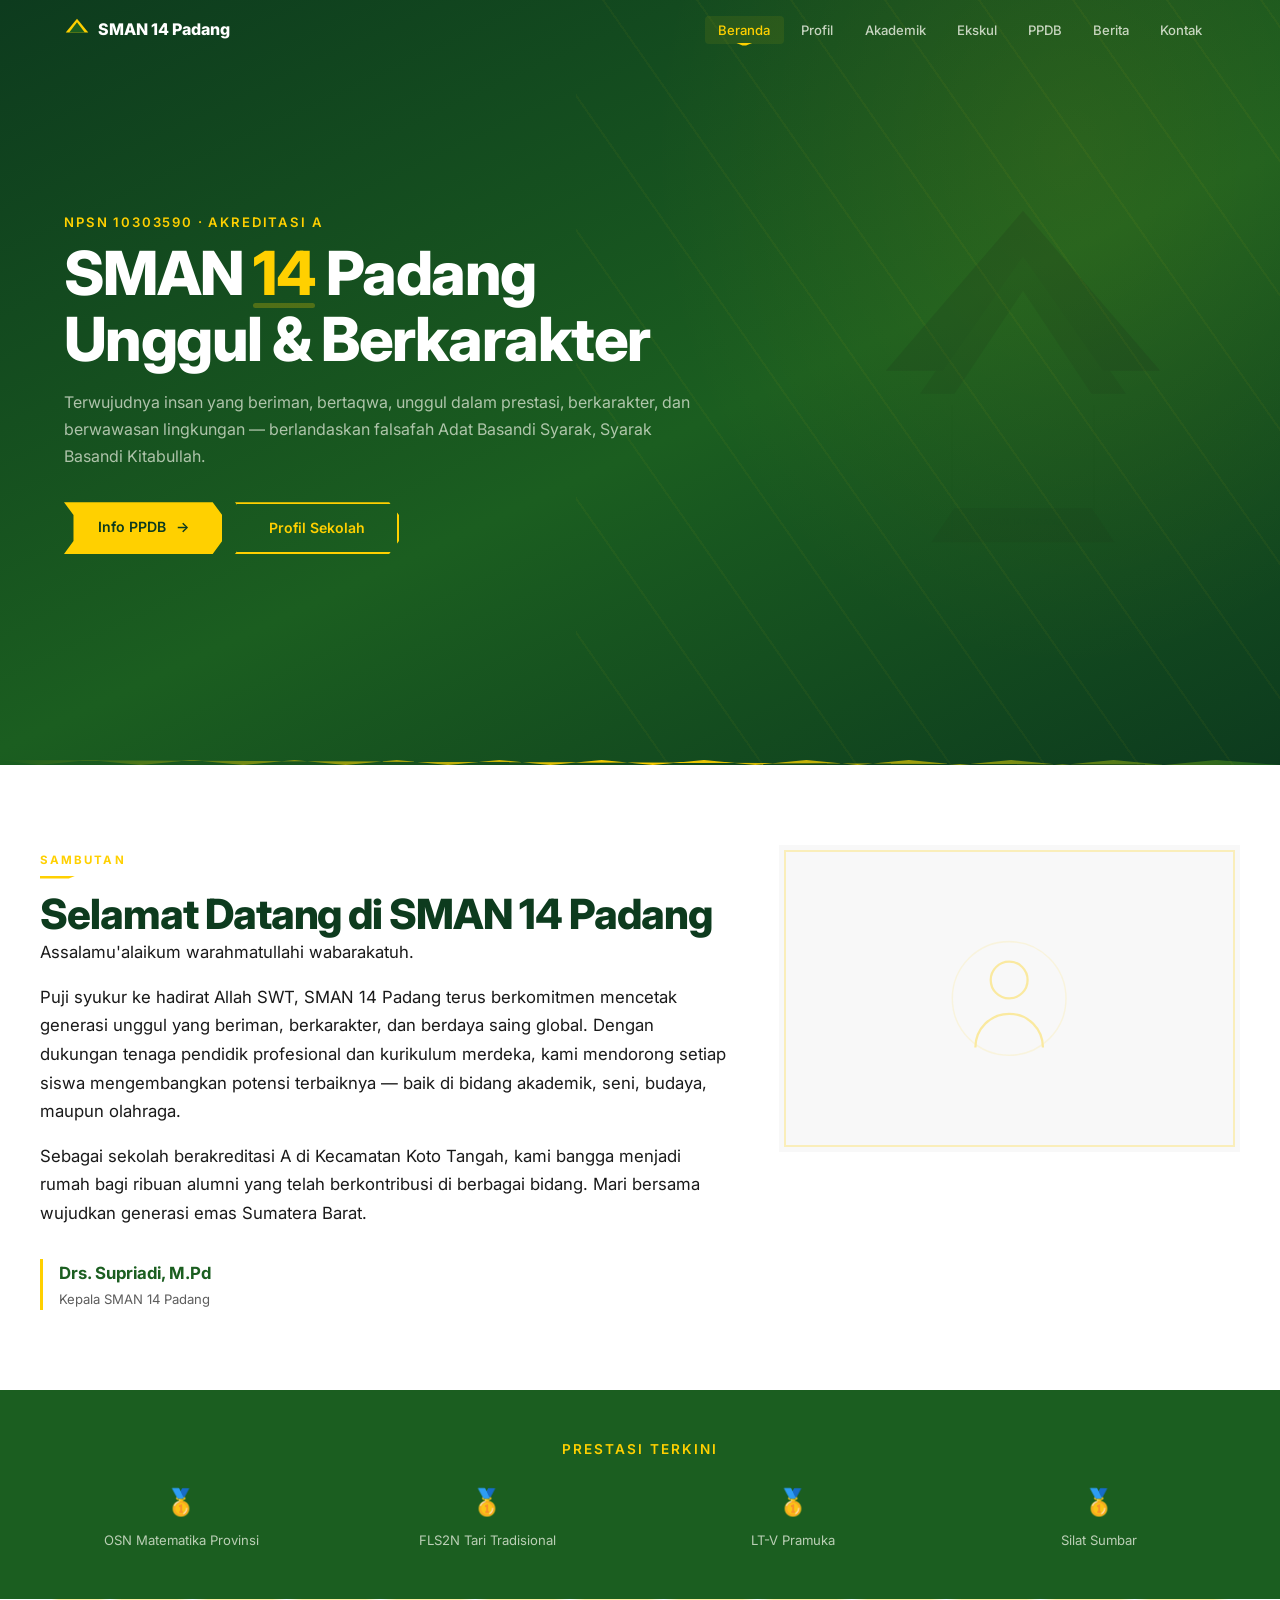
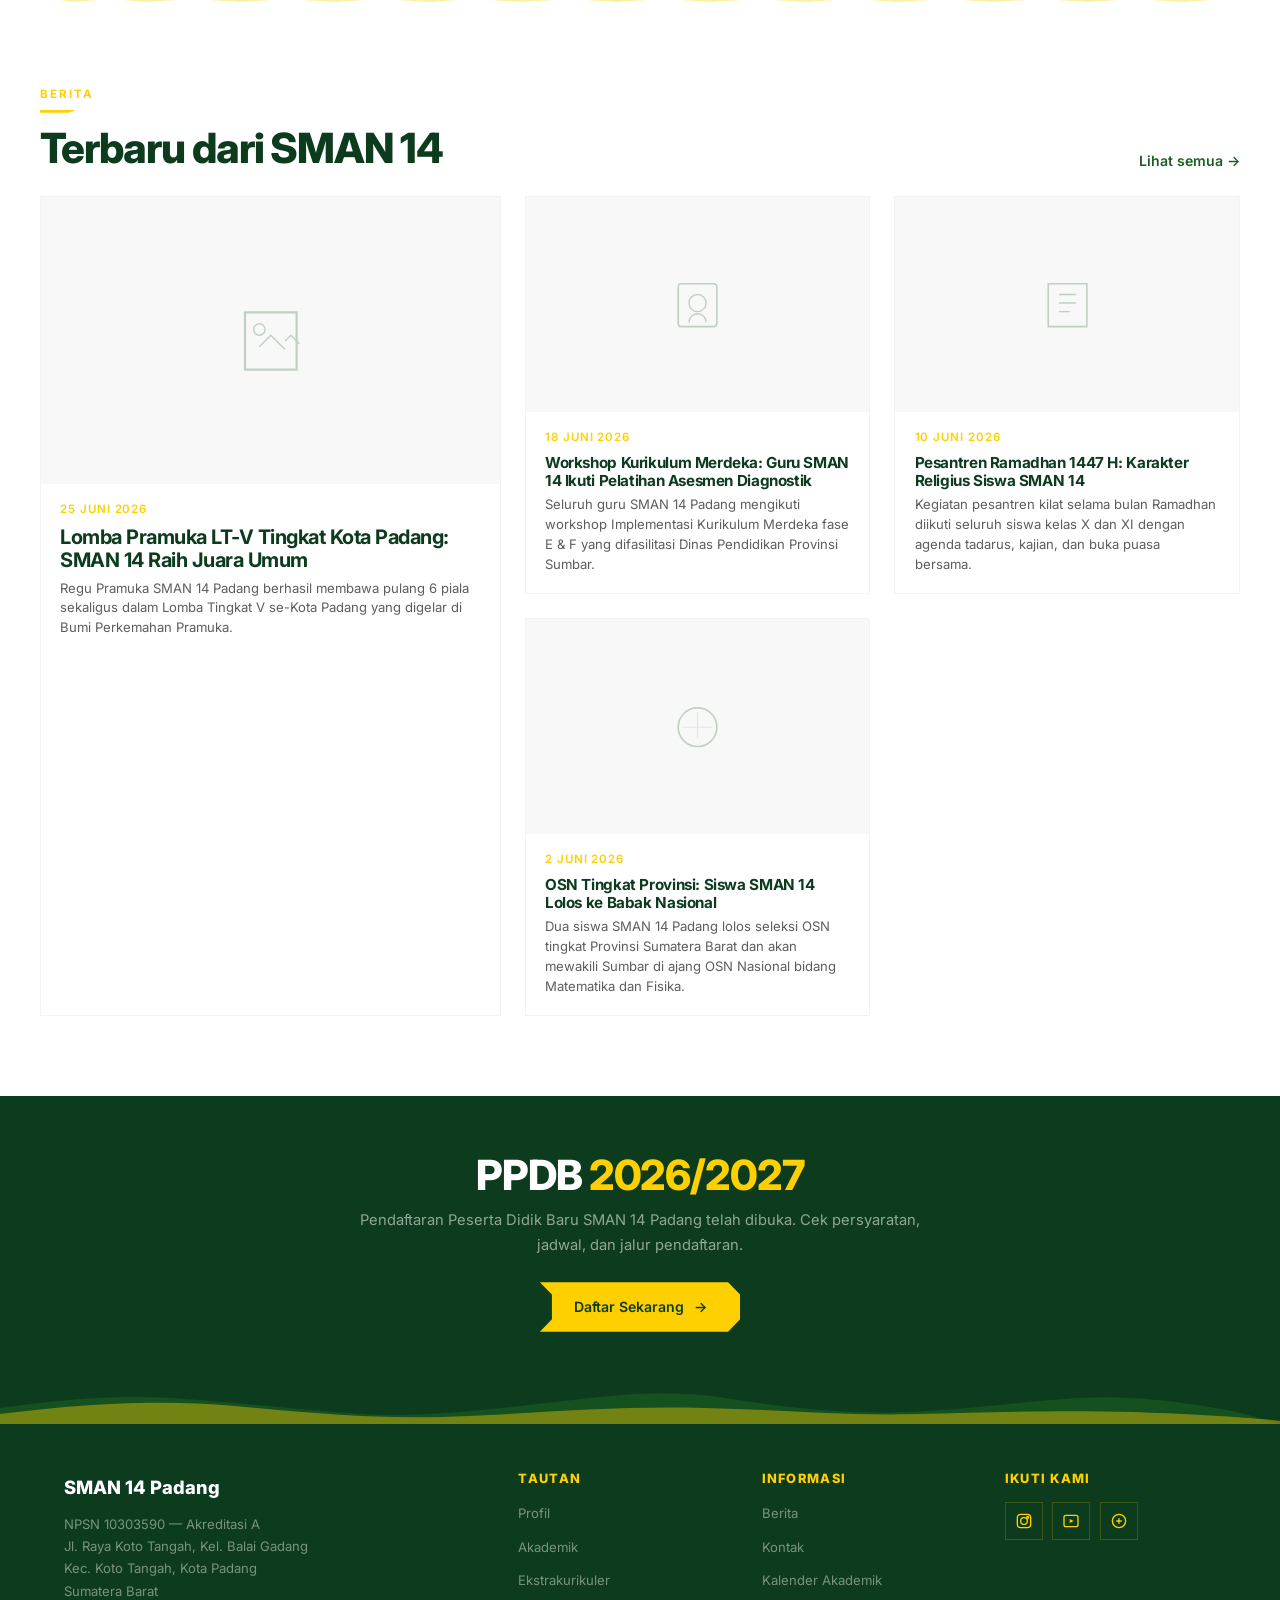
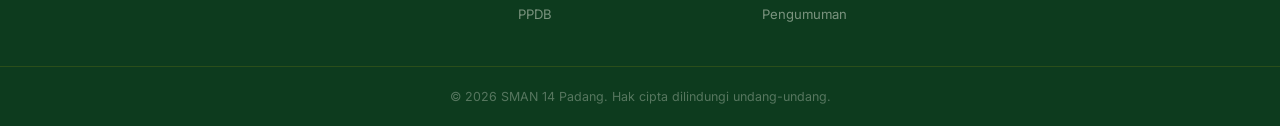
==== commit 0249530a: "theme: ganti warna marawa 8B0000 ke hijau 1B5E20, emas D4A017 ke kuning FFD000" ====
--- a/index.html
+++ b/index.html
@@ -14,7 +14,7 @@
 <nav>
   <div class="nav-inner">
     <a href="index.html" class="nav-logo">
-      <svg class="nav-logo-gonjong" viewBox="0 0 30 30" fill="none"><path d="M15 2L2 18h26L15 2z" fill="#D4A017"/><path d="M15 6L6 18h18L15 6z" fill="#8B0000"/></svg>
+      <svg class="nav-logo-gonjong" viewBox="0 0 30 30" fill="none"><path d="M15 2L2 18h26L15 2z" fill="#FFD000"/><path d="M15 6L6 18h18L15 6z" fill="#1B5E20"/></svg>
       SMAN 14 Padang
     </a>
     <button class="hamburger" aria-label="Menu" aria-expanded="false"><span></span><span></span><span></span></button>
@@ -151,7 +151,7 @@
 <!-- FOOTER SULAMAN -->
 <footer>
   <div class="footer-sulaman">
-    <svg viewBox="0 0 1200 36" preserveAspectRatio="none"><path d="M0 36V20c40-6 100-14 160-10s120 12 180 16 130-6 180-12 100-14 160-4 110 16 170 14 100-10 160-14 120 8 150 14l40 12H0z" fill="#8B0000" opacity=".6"/><path d="M0 36V26c60-8 140-16 220-8s140 14 220 10 140-10 220-8 130 8 200 6 140-4 200-2 130 6 160 12H0z" fill="#D4A017" opacity=".4"/></svg>
+    <svg viewBox="0 0 1200 36" preserveAspectRatio="none"><path d="M0 36V20c40-6 100-14 160-10s120 12 180 16 130-6 180-12 100-14 160-4 110 16 170 14 100-10 160-14 120 8 150 14l40 12H0z" fill="#1B5E20" opacity=".6"/><path d="M0 36V26c60-8 140-16 220-8s140 14 220 10 140-10 220-8 130 8 200 6 140-4 200-2 130 6 160 12H0z" fill="#FFD000" opacity=".4"/></svg>
   </div>
   <div class="footer-inner">
     <div class="footer-brand">
--- a/style.css
+++ b/style.css
@@ -8,19 +8,26 @@
 @import url('https://fonts.googleapis.com/css2?family=Inter:wght@300;400;500;600;700;800;900&family=Plus+Jakarta+Sans:wght@800&display=swap');
 
 :root {
-  --marawa: #8B0000;
-  --marawa-dark: #5C0000;
-  --marawa-light: #B22222;
-  --gold: #D4A017;
-  --gold-light: #E8C547;
-  --gold-dark: #B8860B;
-  --cream: #FFF8E7;
-  --cream-dark: #F5E6C8;
-  --dark: #1A1A2E;
-  --dark-soft: #2D2D44;
-  --text: #2C1810;
-  --text-light: #7A6B5E;
-  --white: #FFFDF5;
+  --green: #1B5E20;
+  --green-dark: #0D3B1E;
+  --green-light: #2E7D32;
+  --yellow: #FFD000;
+  --yellow-light: #FFE44D;
+  --yellow-dark: #F9A825;
+  --cream: #FFFFFF;
+  --cream-dark: #F8F8F8;
+  --dark: #0D3B1E;
+  --dark-soft: #1B5E20;
+  --text: #1A1A1A;
+  --text-light: #5D5D5D;
+  --white: #FFFFFF;
+  /* alias biar gak perlu ganti semua referensi */
+  --marawa: var(--green);
+  --marawa-dark: var(--green-dark);
+  --marawa-light: var(--green-light);
+  --gold: var(--yellow);
+  --gold-light: var(--yellow-light);
+  --gold-dark: var(--yellow-dark);
   --font: 'Inter', sans-serif;
   --font-heading: 'Inter', sans-serif;
 }
@@ -40,9 +47,9 @@
   content:'';
   position:fixed;inset:0;
   background-image:
-    repeating-conic-gradient(rgba(139,0,0,.02) 0% 25%,transparent 0% 50%) 0 0 / 60px 60px,
-    repeating-linear-gradient(45deg,transparent 46%,rgba(212,160,23,.04) 46%,rgba(212,160,23,.04) 54%,transparent 54%) 0 0 / 80px 80px,
-    repeating-linear-gradient(0deg,transparent,transparent 40px,rgba(139,0,0,.015) 40px,rgba(139,0,0,.015) 41px);
+    repeating-conic-gradient(rgba(27,94,32,.03) 0% 25%,transparent 0% 50%) 0 0 / 60px 60px,
+    repeating-linear-gradient(45deg,transparent 46%,rgba(255,208,0,.05) 46%,rgba(255,208,0,.05) 54%,transparent 54%) 0 0 / 80px 80px,
+    repeating-linear-gradient(0deg,transparent,transparent 40px,rgba(27,94,32,.02) 40px,rgba(27,94,32,.02) 41px);
   pointer-events:none;z-index:0
 }
 
@@ -67,7 +74,7 @@
   position:fixed;top:0;left:0;right:0;z-index:1000;padding:1rem 0;
   transition:all .4s ease
 }
-nav.scrolled{background:rgba(26,26,46,.96);backdrop-filter:blur(10px);padding:.5rem 0;box-shadow:0 2px 30px rgba(0,0,0,.2)}
+nav.scrolled{background:rgba(13,59,30,.96);backdrop-filter:blur(10px);padding:.5rem 0;box-shadow:0 2px 30px rgba(0,0,0,.2)}
 .nav-inner{max-width:1200px;margin:0 auto;padding:0 1.5rem;display:flex;justify-content:space-between;align-items:center}
 .nav-logo{display:flex;align-items:center;gap:.5rem;text-decoration:none;color:var(--white);font-weight:800;font-size:1rem}
 .nav-logo-gonjong{width:26px;height:26px;flex-shrink:0}
@@ -76,7 +83,7 @@
   color:rgba(255,255,245,.75);text-decoration:none;padding:.35rem .85rem;
   font-size:.82rem;font-weight:500;transition:all .3s;border-radius:4px;position:relative
 }
-.nav-links a:hover,.nav-links a.active{color:var(--gold);background:rgba(212,160,23,.08)}
+.nav-links a:hover,.nav-links a.active{color:var(--gold);background:rgba(255,208,0,.08)}
 .nav-links a.active::after{
   content:'';position:absolute;bottom:-2px;left:50%;transform:translateX(-50%);
   width:18px;height:3px;background:var(--gold);
@@ -92,19 +99,19 @@
 /* ============ HERO ============ */
 .hero{
   position:relative;min-height:85vh;display:flex;align-items:center;
-  background:linear-gradient(155deg,var(--dark) 0%,var(--dark-soft) 55%,var(--marawa-dark) 100%);
+  background:linear-gradient(155deg,var(--dark) 0%,var(--dark-soft) 55%,var(--green-dark) 100%);
   overflow:hidden;padding-top:80px
 }
 .hero-pattern{
   position:absolute;top:0;right:0;width:55%;height:100%;
   background:
-    radial-gradient(ellipse at 70% 20%,rgba(212,160,23,.08) 0%,transparent 60%),
-    repeating-linear-gradient(55deg,transparent,transparent 75px,rgba(212,160,23,.04) 75px,rgba(212,160,23,.04) 77px);
+    radial-gradient(ellipse at 70% 20%,rgba(255,208,0,.08) 0%,transparent 60%),
+    repeating-linear-gradient(55deg,transparent,transparent 75px,rgba(255,208,0,.04) 75px,rgba(255,208,0,.04) 77px);
   pointer-events:none
 }
 .hero::before{
   content:'';position:absolute;bottom:0;left:0;right:0;height:5px;
-  background:linear-gradient(90deg,var(--marawa),var(--gold),var(--marawa));
+  background:linear-gradient(90deg,var(--green),var(--yellow),var(--green));
   clip-path:polygon(0 0,3% 100%,7% 0,11% 100%,15% 0,19% 100%,23% 0,27% 100%,31% 0,35% 100%,39% 0,43% 100%,47% 0,51% 100%,55% 0,59% 100%,63% 0,67% 100%,71% 0,75% 100%,79% 0,83% 100%,87% 0,91% 100%,95% 0,100% 100%)
 }
 .hero-inner{
@@ -128,7 +135,7 @@
   clip-path:polygon(0 0,94% 0,100% 25%,100% 75%,94% 100%,0 100%,6% 75%,6% 25%);
   padding:.8rem 2.1rem
 }
-.btn-primary:hover{background:var(--gold-light);transform:translateY(-2px);box-shadow:0 8px 25px rgba(212,160,23,.3)}
+.btn-primary:hover{background:var(--gold-light);transform:translateY(-2px);box-shadow:0 8px 25px rgba(255,208,0,.3)}
 .btn-outline{
   background:transparent;color:var(--gold);border:2px solid var(--gold);
   clip-path:polygon(0 0,94% 0,100% 25%,100% 75%,94% 100%,0 100%,6% 75%,6% 25%);
@@ -175,7 +182,7 @@
 
 /* ============ BERITA GRID ============ */
 .news{display:grid;grid-template-columns:1.2fr .9fr .9fr;gap:1.5rem}
-.news-card{background:var(--white);position:relative;overflow:hidden;transition:all .4s;border:1px solid rgba(139,0,0,.06)}
+.news-card{background:var(--white);position:relative;overflow:hidden;transition:all .4s;border:1px solid rgba(27,94,32,.06)}
 .news-card:hover{transform:translateY(-4px);box-shadow:0 8px 25px rgba(0,0,0,.08)}
 .news-card:first-child{grid-row:span 2}
 .news-card-img{width:100%;aspect-ratio:16/10;background:var(--cream-dark);display:flex;align-items:center;justify-content:center;overflow:hidden}
@@ -193,7 +200,7 @@
 .article-item{
   display:grid;grid-template-columns:260px 1fr;gap:1.5rem;
   background:var(--white);padding:1.5rem;transition:all .3s;
-  border:1px solid rgba(139,0,0,.06)
+  border:1px solid rgba(27,94,32,.06)
 }
 .article-item:hover{box-shadow:0 4px 15px rgba(0,0,0,.06)}
 .article-item .img-frame{width:100%;aspect-ratio:3/2}
@@ -207,7 +214,7 @@
 .ekskul-card{
   background:var(--white);padding:1.5rem 1rem;text-align:center;
   transition:all .3s;position:relative;overflow:hidden;
-  border:1px solid rgba(139,0,0,.06)
+  border:1px solid rgba(27,94,32,.06)
 }
 .ekskul-card::before{content:'';position:absolute;top:0;left:0;right:0;height:3px;background:linear-gradient(90deg,var(--marawa),var(--gold))}
 .ekskul-card:hover{transform:translateY(-4px);box-shadow:0 8px 20px rgba(0,0,0,.08)}
@@ -225,18 +232,18 @@
 .jalur-card p{font-size:.85rem;color:var(--text-light)}
 
 /* ============ TABLE ============ */
-.table-wrap{overflow-x:auto;background:var(--white);border:1px solid rgba(139,0,0,.06)}
+.table-wrap{overflow-x:auto;background:var(--white);border:1px solid rgba(27,94,32,.06)}
 table{width:100%;border-collapse:collapse;font-size:.88rem}
 th{background:var(--marawa);color:var(--white);font-weight:600;text-align:left;padding:.75rem 1rem}
-td{padding:.65rem 1rem;border-bottom:1px solid rgba(139,0,0,.06)}
-tr:nth-child(even) td{background:rgba(212,160,23,.03)}
+td{padding:.65rem 1rem;border-bottom:1px solid rgba(27,94,32,.06)}
+tr:nth-child(even) td{background:rgba(255,208,0,.03)}
 
 /* ============ STRUKTUR ============ */
 .struktur{display:flex;flex-direction:column;align-items:center;gap:1rem}
 .struktur-row{display:flex;justify-content:center;gap:1.2rem;flex-wrap:wrap}
 .struktur-card{
   background:var(--white);padding:.9rem 1.5rem;text-align:center;
-  min-width:150px;border:1px solid rgba(139,0,0,.08)
+  min-width:150px;border:1px solid rgba(27,94,32,.08)
 }
 .struktur-card .jabatan{font-size:.68rem;text-transform:uppercase;letter-spacing:.1em;color:var(--gold);font-weight:700;margin-bottom:.15rem}
 .struktur-card .nama{font-weight:600;font-size:.85rem}
@@ -248,11 +255,11 @@
 .form-group label{display:block;font-size:.78rem;font-weight:600;margin-bottom:.3rem;color:var(--text)}
 .form-group input,.form-group textarea{
   width:100%;padding:.7rem 1rem;background:var(--white);
-  border:2px solid rgba(139,0,0,.08);font-family:var(--font);font-size:.9rem;transition:border-color .3s
+  border:2px solid rgba(27,94,32,.08);font-family:var(--font);font-size:.9rem;transition:border-color .3s
 }
 .form-group input:focus,.form-group textarea:focus{outline:none;border-color:var(--gold)}
 .form-group textarea{min-height:120px;resize:vertical}
-.contact-info{padding:2rem;background:var(--white);border:1px solid rgba(139,0,0,.06)}
+.contact-info{padding:2rem;background:var(--white);border:1px solid rgba(27,94,32,.06)}
 .contact-item{display:flex;gap:.8rem;margin-bottom:1rem;font-size:.9rem}
 .contact-icon{width:20px;height:20px;color:var(--marawa);flex-shrink:0;margin-top:2px}
 
@@ -263,10 +270,10 @@
 /* ============ BREADCRUMB ============ */
 .breadcrumb{
   padding:7rem 1.5rem 2.5rem;
-  background:linear-gradient(155deg,var(--dark) 0%,var(--marawa-dark) 100%);
+  background:linear-gradient(155deg,var(--dark) 0%,var(--green-dark) 100%);
   position:relative;overflow:hidden
 }
-.breadcrumb::after{content:'';position:absolute;bottom:0;left:0;right:0;height:4px;background:linear-gradient(90deg,var(--marawa),var(--gold),var(--marawa))}
+.breadcrumb::after{content:'';position:absolute;bottom:0;left:0;right:0;height:4px;background:linear-gradient(90deg,var(--green),var(--yellow),var(--green))}
 .breadcrumb-inner{max-width:1200px;margin:0 auto}
 .breadcrumb h1{color:var(--white);margin-bottom:.35rem}
 .breadcrumb p{color:rgba(255,255,245,.55);font-size:.88rem}
@@ -282,7 +289,7 @@
 /* ============ SOCIAL ============ */
 .social-links{display:flex;gap:.6rem;margin-top:1rem}
 .social-link{
-  width:38px;height:38px;border:1px solid rgba(212,160,23,.2);
+  width:38px;height:38px;border:1px solid rgba(255,208,0,.2);
   display:flex;align-items:center;justify-content:center;
   transition:all .3s;color:var(--gold)
 }
@@ -301,7 +308,7 @@
 .footer-col ul li{margin-bottom:.4rem}
 .footer-col ul li a{color:rgba(255,255,245,.45);text-decoration:none;font-size:.82rem;transition:color .3s}
 .footer-col ul li a:hover{color:var(--gold)}
-.footer-bottom{border-top:1px solid rgba(212,160,23,.12);padding:1.2rem;text-align:center;font-size:.78rem;color:rgba(255,255,245,.3)}
+.footer-bottom{border-top:1px solid rgba(255,208,0,.12);padding:1.2rem;text-align:center;font-size:.78rem;color:rgba(255,255,245,.3)}
 
 /* ============ ANIMATIONS ============ */
 @keyframes fadeUp{from{opacity:0;transform:translateY(25px)}to{opacity:1;transform:translateY(0)}}
@@ -325,7 +332,7 @@
 @media(max-width:768px){
   .nav-links{
     display:none;position:fixed;top:0;left:0;right:0;bottom:0;
-    background:rgba(26,26,46,.98);flex-direction:column;justify-content:center;align-items:center;gap:.5rem
+    background:rgba(13,59,30,.98);flex-direction:column;justify-content:center;align-items:center;gap:.5rem
   }
   .nav-links.open{display:flex}
   .nav-links a{font-size:1.1rem;padding:.8rem 2rem}
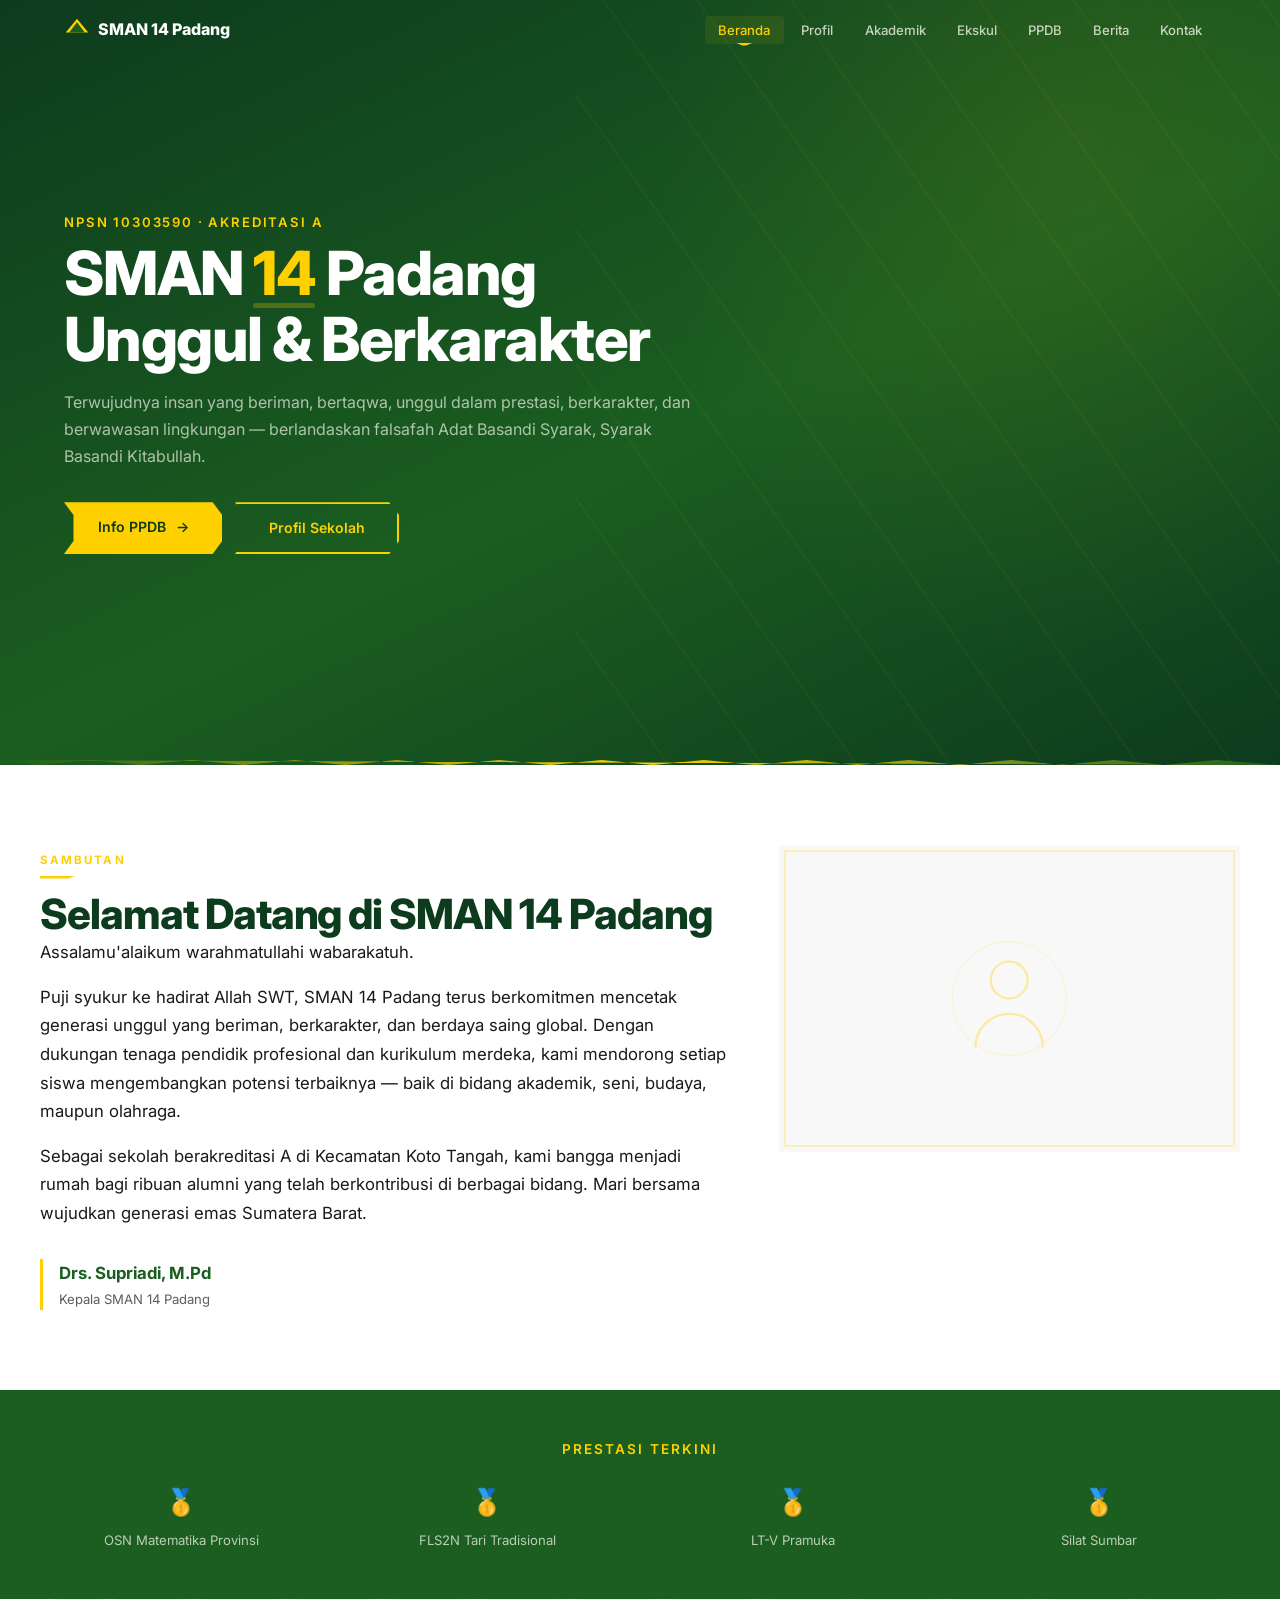
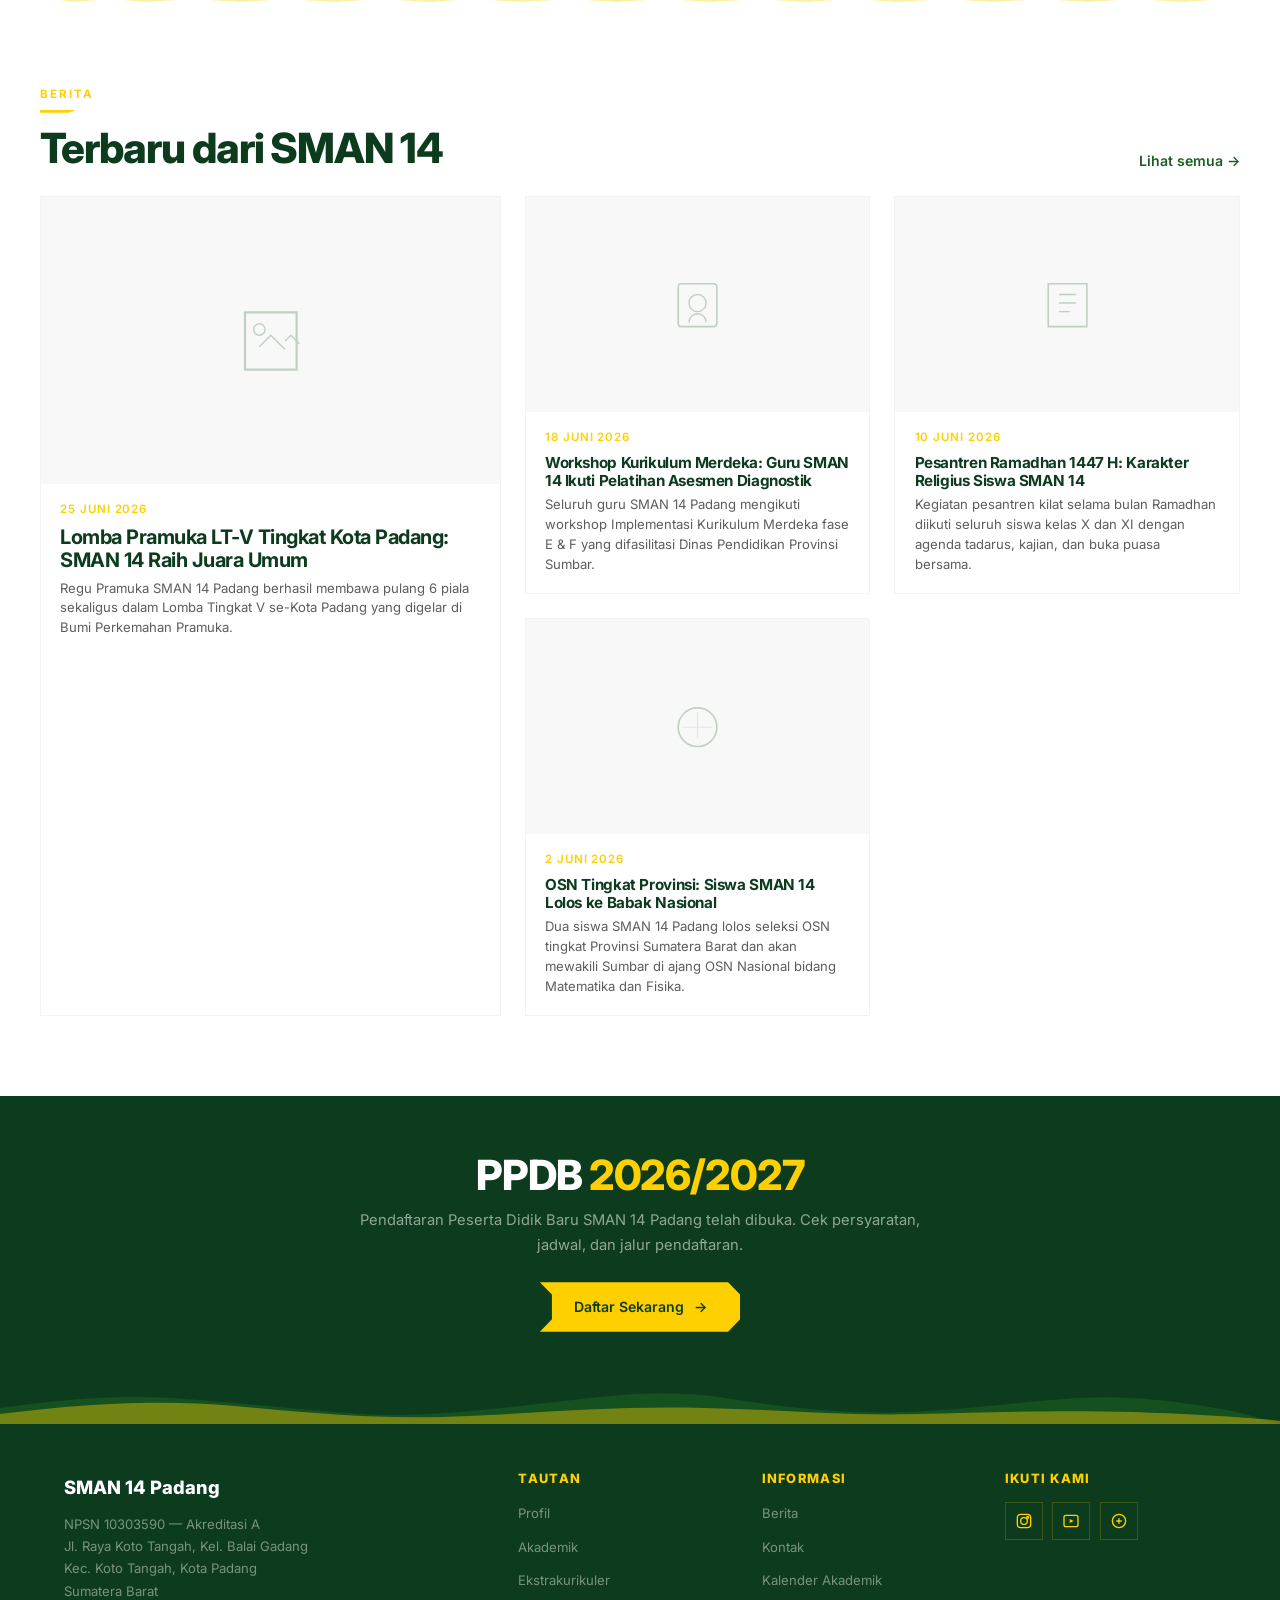
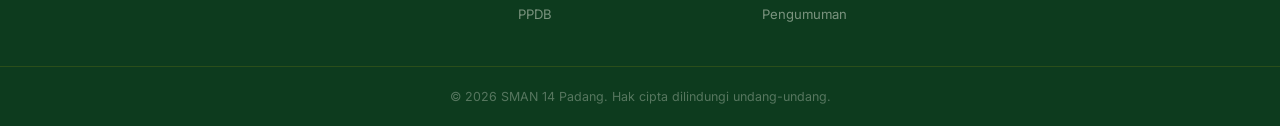
==== commit 2ac4fb2e: "feat: 3D scene Three.js di hero — torus knot + particle orbit warna hijau-emas" ====
--- a/index.html
+++ b/index.html
@@ -7,6 +7,13 @@
 <meta name="description" content="SMA Negeri 14 Padang — sekolah unggul di Koto Tangah dengan akreditasi A, jurusan IPA dan IPS, serta puluhan ekstrakurikuler.">
 <link rel="stylesheet" href="https://fonts.googleapis.com/css2?family=Inter:wght@300;400;500;600;700;800;900&display=swap">
 <link rel="stylesheet" href="style.css">
+<script type="importmap">
+{
+  "imports": {
+    "three": "https://unpkg.com/three@0.157.0/build/three.module.js"
+  }
+}
+</script>
 </head>
 <body>
 
@@ -44,15 +51,7 @@
       </div>
     </div>
     <div class="hero-deco">
-      <!-- Gonjong roof silhouette -->
-      <svg viewBox="0 0 280 340" fill="none">
-        <path d="M140 20L20 160h50L140 60l70 100h50L140 20z" fill="currentColor"/>
-        <path d="M140 50L50 180h30l60-90 60 90h30L140 50z" fill="currentColor" opacity=".7"/>
-        <line x1="78" y1="190" x2="78" y2="310" stroke="currentColor" stroke-width=".5" opacity=".3"/>
-        <line x1="202" y1="190" x2="202" y2="310" stroke="currentColor" stroke-width=".5" opacity=".3"/>
-        <path d="M60 310h160l-20-30H80l-20 30z" fill="currentColor" opacity=".5"/>
-        <text x="140" y="295" text-anchor="middle" fill="currentColor" opacity=".2" font-size="8">SMAN 14 PADANG</text>
-      </svg>
+      <div id="three-container" style="width:100%;max-width:380px;height:380px;margin:0 auto"></div>
     </div>
   </div>
 </section>
@@ -189,5 +188,6 @@
 </footer>
 
 <script src="script.js"></script>
+<script type="module" src="scene.js"></script>
 </body>
 </html>
--- a/style.css
+++ b/style.css
@@ -342,3 +342,6 @@
   .footer-inner,.jalur-grid{grid-template-columns:1fr}
   .section-offset-right .section-inner,.section-offset-left .section-inner{max-width:100%}
 }
+@media(max-width:600px){
+  #three-container{max-width:280px!important;height:280px!important}
+}
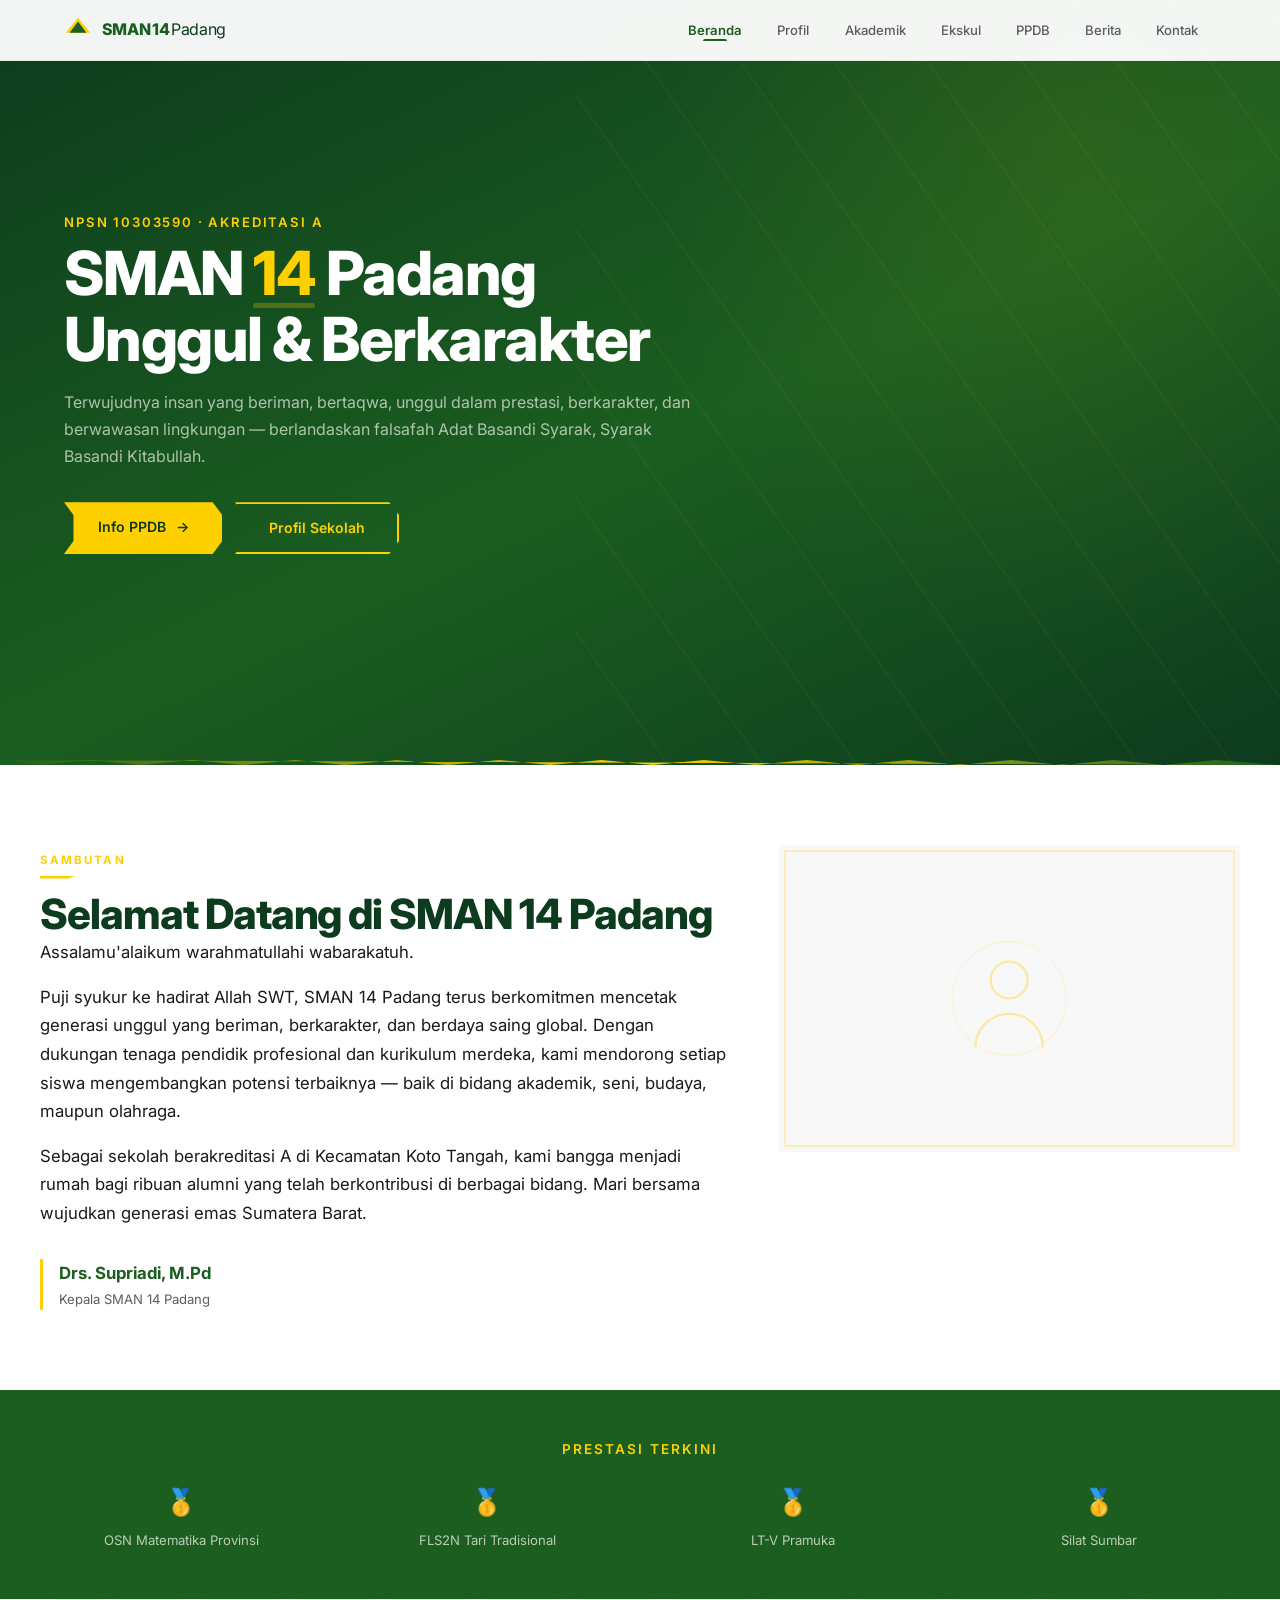
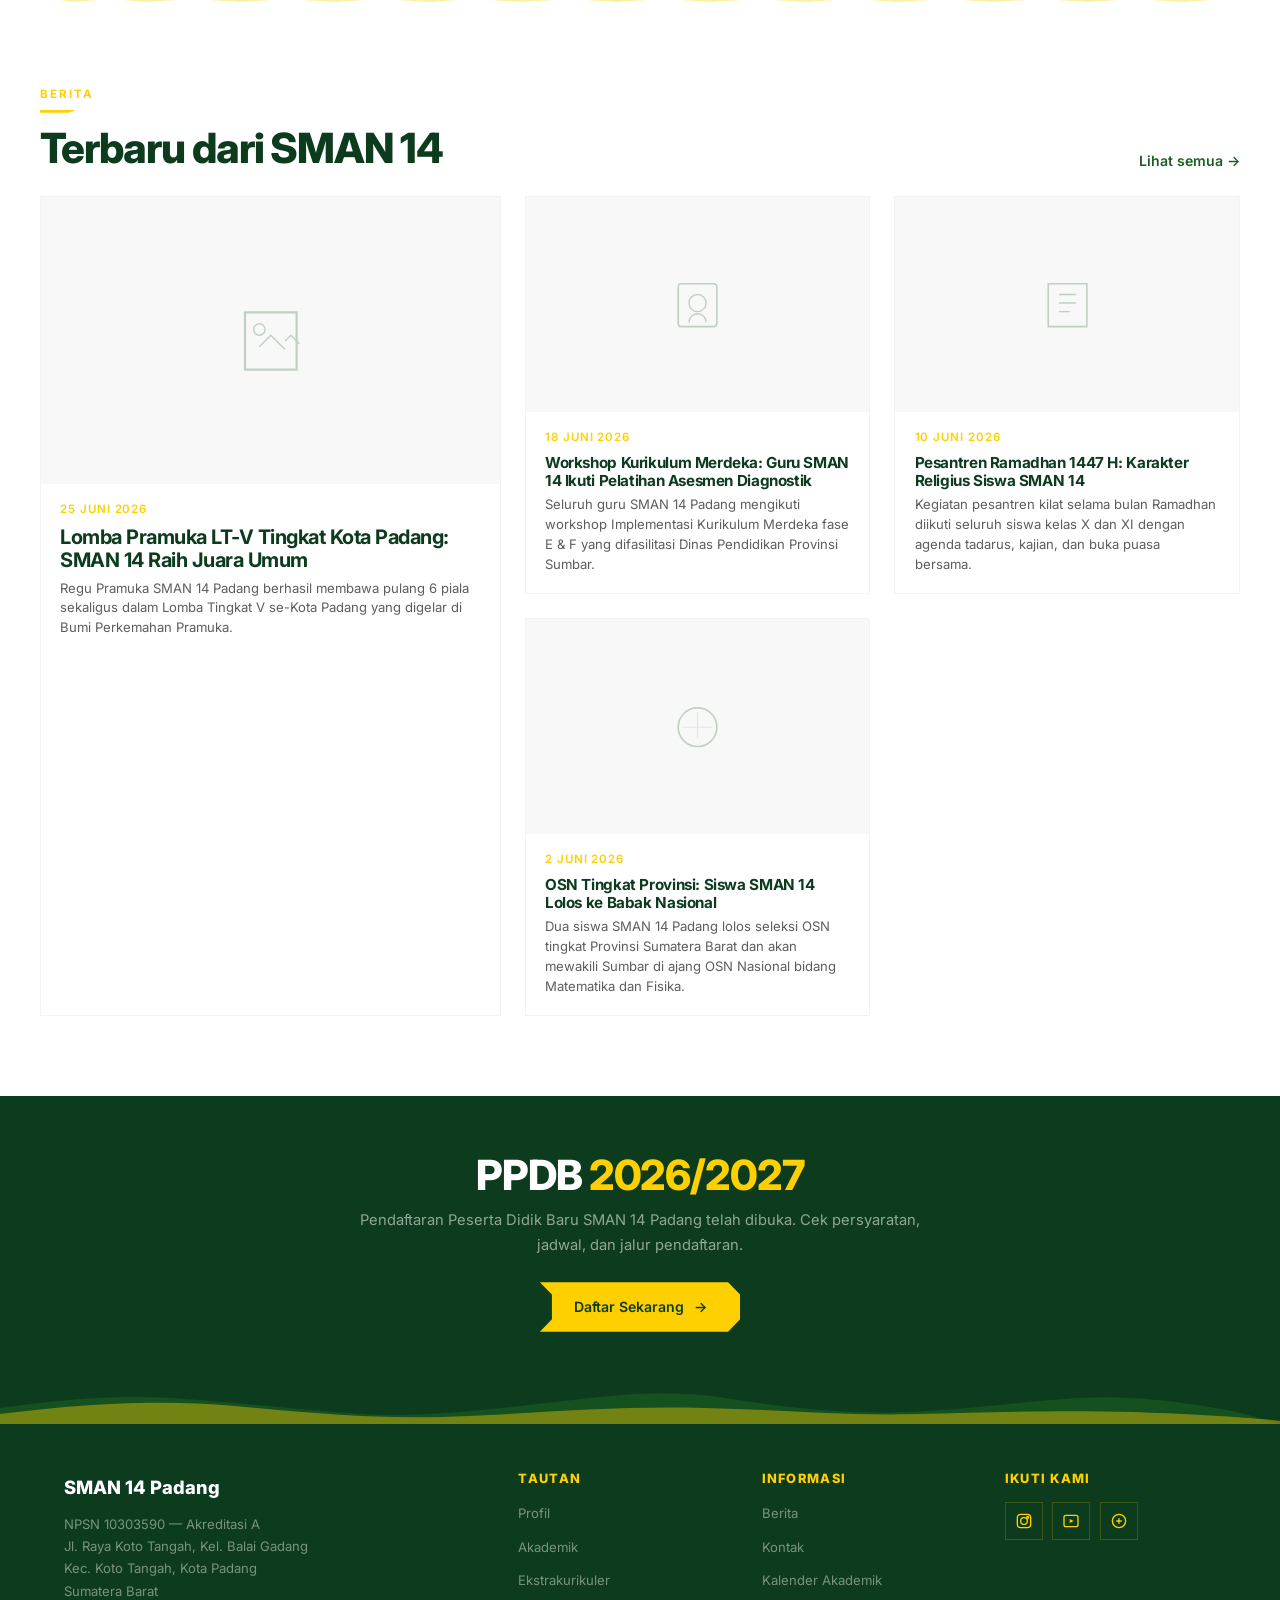
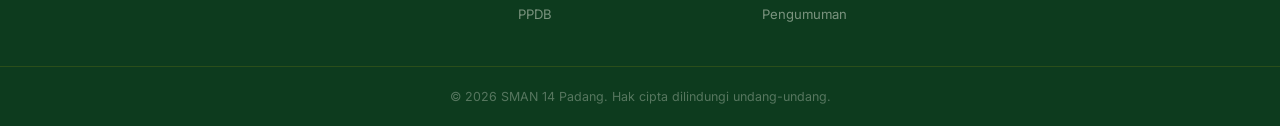
==== commit e04748f3: "navbar modern v2 — underline hover/active hijau, brand split text, height 60px, no yellow efek" ====
--- a/index.html
+++ b/index.html
@@ -7,23 +7,13 @@
 <meta name="description" content="SMA Negeri 14 Padang — sekolah unggul di Koto Tangah dengan akreditasi A, jurusan IPA dan IPS, serta puluhan ekstrakurikuler.">
 <link rel="stylesheet" href="https://fonts.googleapis.com/css2?family=Inter:wght@300;400;500;600;700;800;900&display=swap">
 <link rel="stylesheet" href="style.css">
-<script type="importmap">
-{
-  "imports": {
-    "three": "https://unpkg.com/three@0.157.0/build/three.module.js"
-  }
-}
-</script>
 </head>
 <body>
 
 <!-- NAV -->
 <nav>
   <div class="nav-inner">
-    <a href="index.html" class="nav-logo">
-      <svg class="nav-logo-gonjong" viewBox="0 0 30 30" fill="none"><path d="M15 2L2 18h26L15 2z" fill="#FFD000"/><path d="M15 6L6 18h18L15 6z" fill="#1B5E20"/></svg>
-      SMAN 14 Padang
-    </a>
+    <a href="index.html" class="nav-brand"><svg class="nav-brand-icon" viewBox="0 0 30 30" fill="none"><path d="M15 2L2 18h26L15 2z" fill="#FFD000"/><path d="M15 6L6 18h18L15 6z" fill="#1B5E20"/></svg> <span class="nav-brand-text">SMAN&thinsp;14&thinsp;<span>Padang</span></span></a>
     <button class="hamburger" aria-label="Menu" aria-expanded="false"><span></span><span></span><span></span></button>
     <ul class="nav-links">
       <li><a href="index.html" class="active">Beranda</a></li>
@@ -50,9 +40,7 @@
         <a href="profil.html" class="btn btn-outline">Profil Sekolah</a>
       </div>
     </div>
-    <div class="hero-deco">
-      <div id="three-container" style="width:100%;max-width:380px;height:380px;margin:0 auto"></div>
-    </div>
+    <div class="hero-deco"></div>
   </div>
 </section>
 
@@ -188,6 +176,5 @@
 </footer>
 
 <script src="script.js"></script>
-<script type="module" src="scene.js"></script>
 </body>
 </html>
--- a/style.css
+++ b/style.css
@@ -71,26 +71,43 @@
 
 /* ============ NAVIGATION ============ */
 nav{
-  position:fixed;top:0;left:0;right:0;z-index:1000;padding:1rem 0;
-  transition:all .4s ease
-}
-nav.scrolled{background:rgba(13,59,30,.96);backdrop-filter:blur(10px);padding:.5rem 0;box-shadow:0 2px 30px rgba(0,0,0,.2)}
-.nav-inner{max-width:1200px;margin:0 auto;padding:0 1.5rem;display:flex;justify-content:space-between;align-items:center}
-.nav-logo{display:flex;align-items:center;gap:.5rem;text-decoration:none;color:var(--white);font-weight:800;font-size:1rem}
-.nav-logo-gonjong{width:26px;height:26px;flex-shrink:0}
-.nav-links{display:flex;gap:.25rem;list-style:none;align-items:center}
+  position:fixed;top:0;left:0;right:0;z-index:1000;
+  background:rgba(255,255,255,.95);backdrop-filter:blur(18px);
+  border-bottom:1px solid rgba(27,94,32,.07);
+  transition:all .3s ease
+}
+nav .nav-inner{
+  max-width:1200px;margin:0 auto;padding:0 1.5rem;
+  display:flex;justify-content:space-between;align-items:center;height:60px
+}
+nav.scrolled .nav-inner{height:52px}
+.nav-brand{display:flex;align-items:center;gap:.6rem;text-decoration:none}
+.nav-brand-icon{width:28px;height:28px;flex-shrink:0}
+.nav-brand-text{
+  font-size:1rem;font-weight:800;color:var(--green);
+  letter-spacing:-.02em
+}
+.nav-brand-text span{color:var(--green-dark);font-weight:400}
+.nav-links{display:flex;gap:0;list-style:none;align-items:center;height:100%}
 .nav-links a{
-  color:rgba(255,255,245,.75);text-decoration:none;padding:.35rem .85rem;
-  font-size:.82rem;font-weight:500;transition:all .3s;border-radius:4px;position:relative
-}
-.nav-links a:hover,.nav-links a.active{color:var(--gold);background:rgba(255,208,0,.08)}
-.nav-links a.active::after{
-  content:'';position:absolute;bottom:-2px;left:50%;transform:translateX(-50%);
-  width:18px;height:3px;background:var(--gold);
-  clip-path:polygon(0 0,100% 0,60% 100%,40% 100%)
-}
-.hamburger{display:none;background:none;border:none;cursor:pointer;padding:8px;flex-direction:column;gap:5px}
-.hamburger span{display:block;width:24px;height:2px;background:var(--white);border-radius:2px;transition:all .3s}
+  position:relative;display:flex;align-items:center;height:100%;
+  color:var(--text-light);text-decoration:none;padding:0 1.1rem;
+  font-size:.82rem;font-weight:500;transition:color .25s
+}
+.nav-links a::after{
+  content:'';position:absolute;bottom:0;left:50%;transform:translateX(-50%);
+  width:0;height:2.5px;border-radius:3px 3px 0 0;
+  background:var(--green);transition:width .25s ease
+}
+.nav-links a:hover{color:var(--green)}
+.nav-links a:hover::after{width:20px}
+.nav-links a.active{color:var(--green);font-weight:600}
+.nav-links a.active::after{width:24px;background:var(--green)}
+.hamburger{
+  display:none;background:none;border:none;cursor:pointer;
+  padding:4px;flex-direction:column;gap:4px
+}
+.hamburger span{display:block;width:20px;height:2px;background:var(--green);border-radius:2px;transition:all .3s}
 
 /* ============ GONJONG ROOF DECO ============ */
 .gonjong-roof{display:block;width:100%;line-height:0}
@@ -327,15 +344,18 @@
   .article-item .img-frame{aspect-ratio:16/9}
   .hero-inner{grid-template-columns:1fr;text-align:center}
   .hero-text p{max-width:100%}
+}
+@media(max-width:768px){
   .hero-deco{display:none}
-}
 @media(max-width:768px){
   .nav-links{
     display:none;position:fixed;top:0;left:0;right:0;bottom:0;
-    background:rgba(13,59,30,.98);flex-direction:column;justify-content:center;align-items:center;gap:.5rem
+    background:rgba(255,255,255,.97);backdrop-filter:blur(20px);flex-direction:column;
+    justify-content:center;align-items:center;gap:.5rem
   }
   .nav-links.open{display:flex}
-  .nav-links a{font-size:1.1rem;padding:.8rem 2rem}
+  .nav-links a{font-size:1.1rem;padding:.8rem 2rem;color:var(--text)}
+  .nav-links a.active,.nav-links a:hover{color:var(--green);background:rgba(27,94,32,.06)}
   .hamburger{display:flex}
   .news,.ekskul-grid{grid-template-columns:1fr}
   .ekskul-card:nth-child(3n),.ekskul-card:nth-child(5n+2){transform:none}
